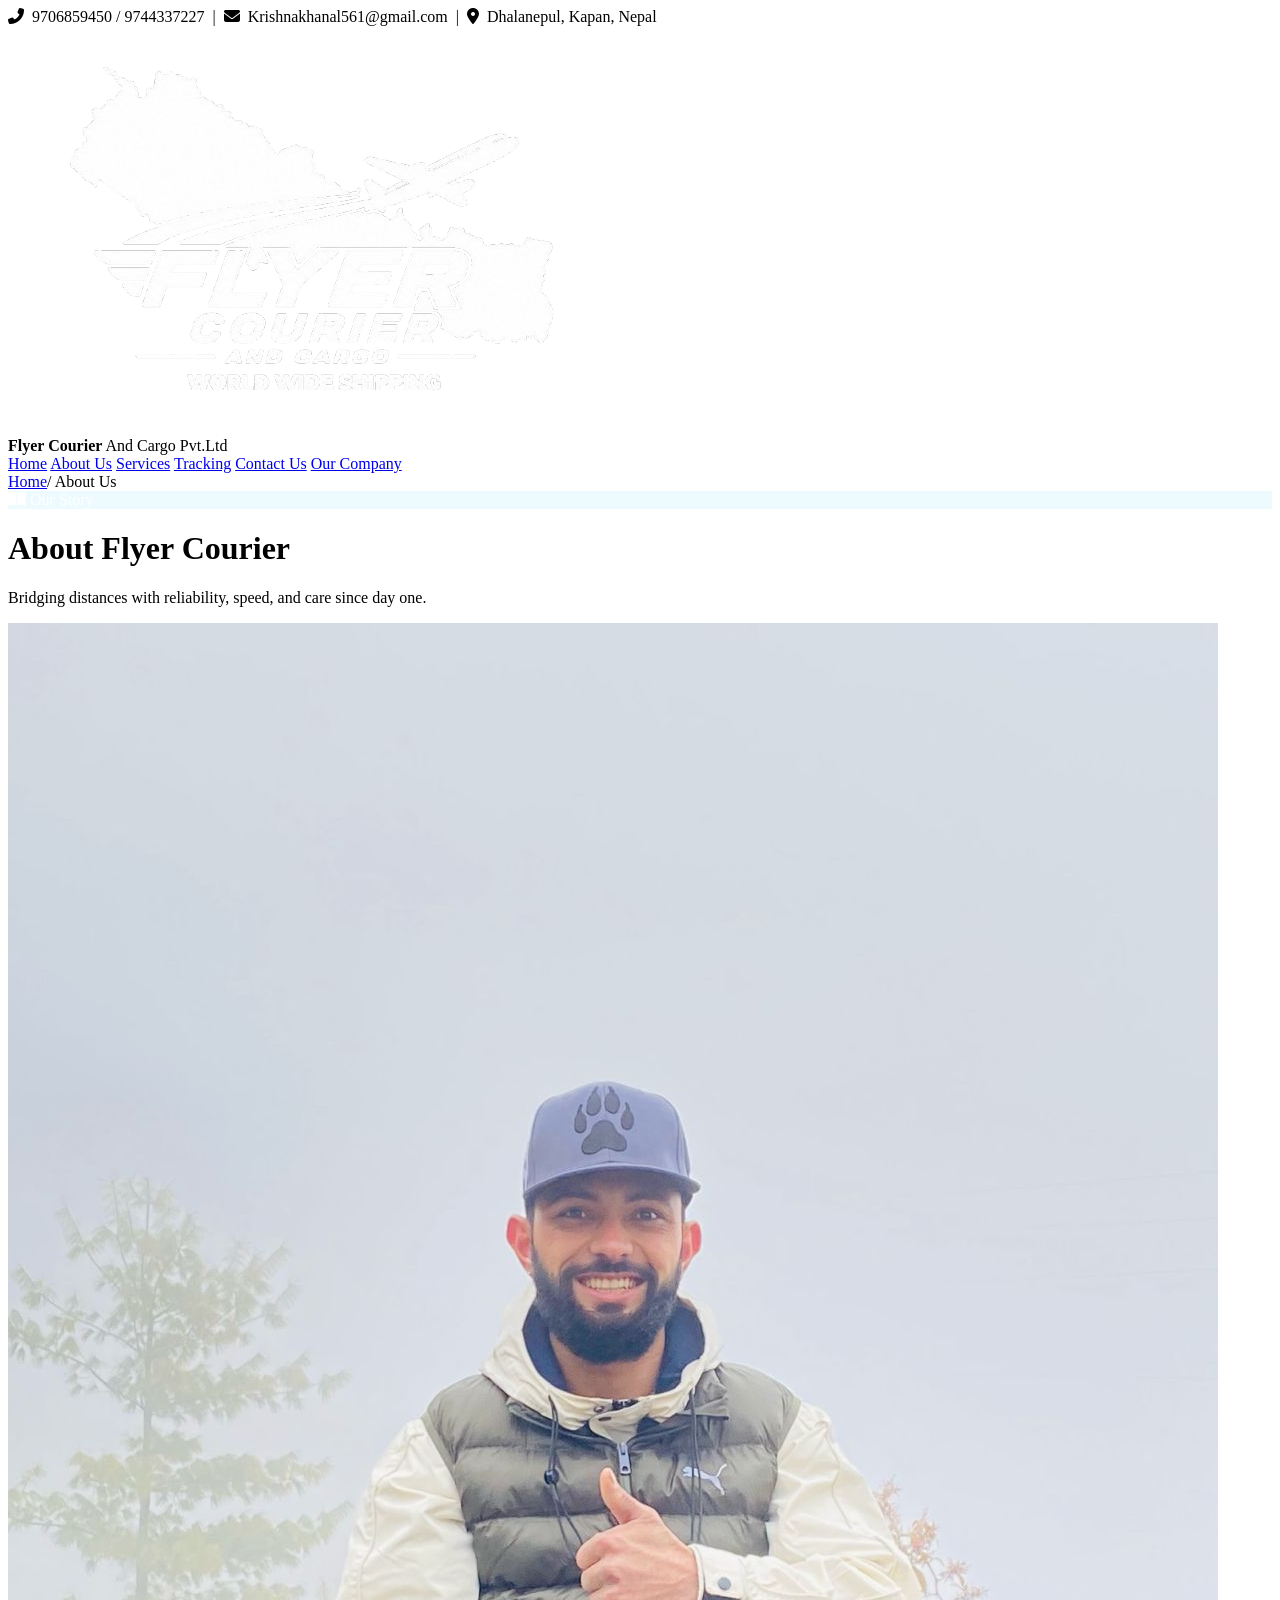
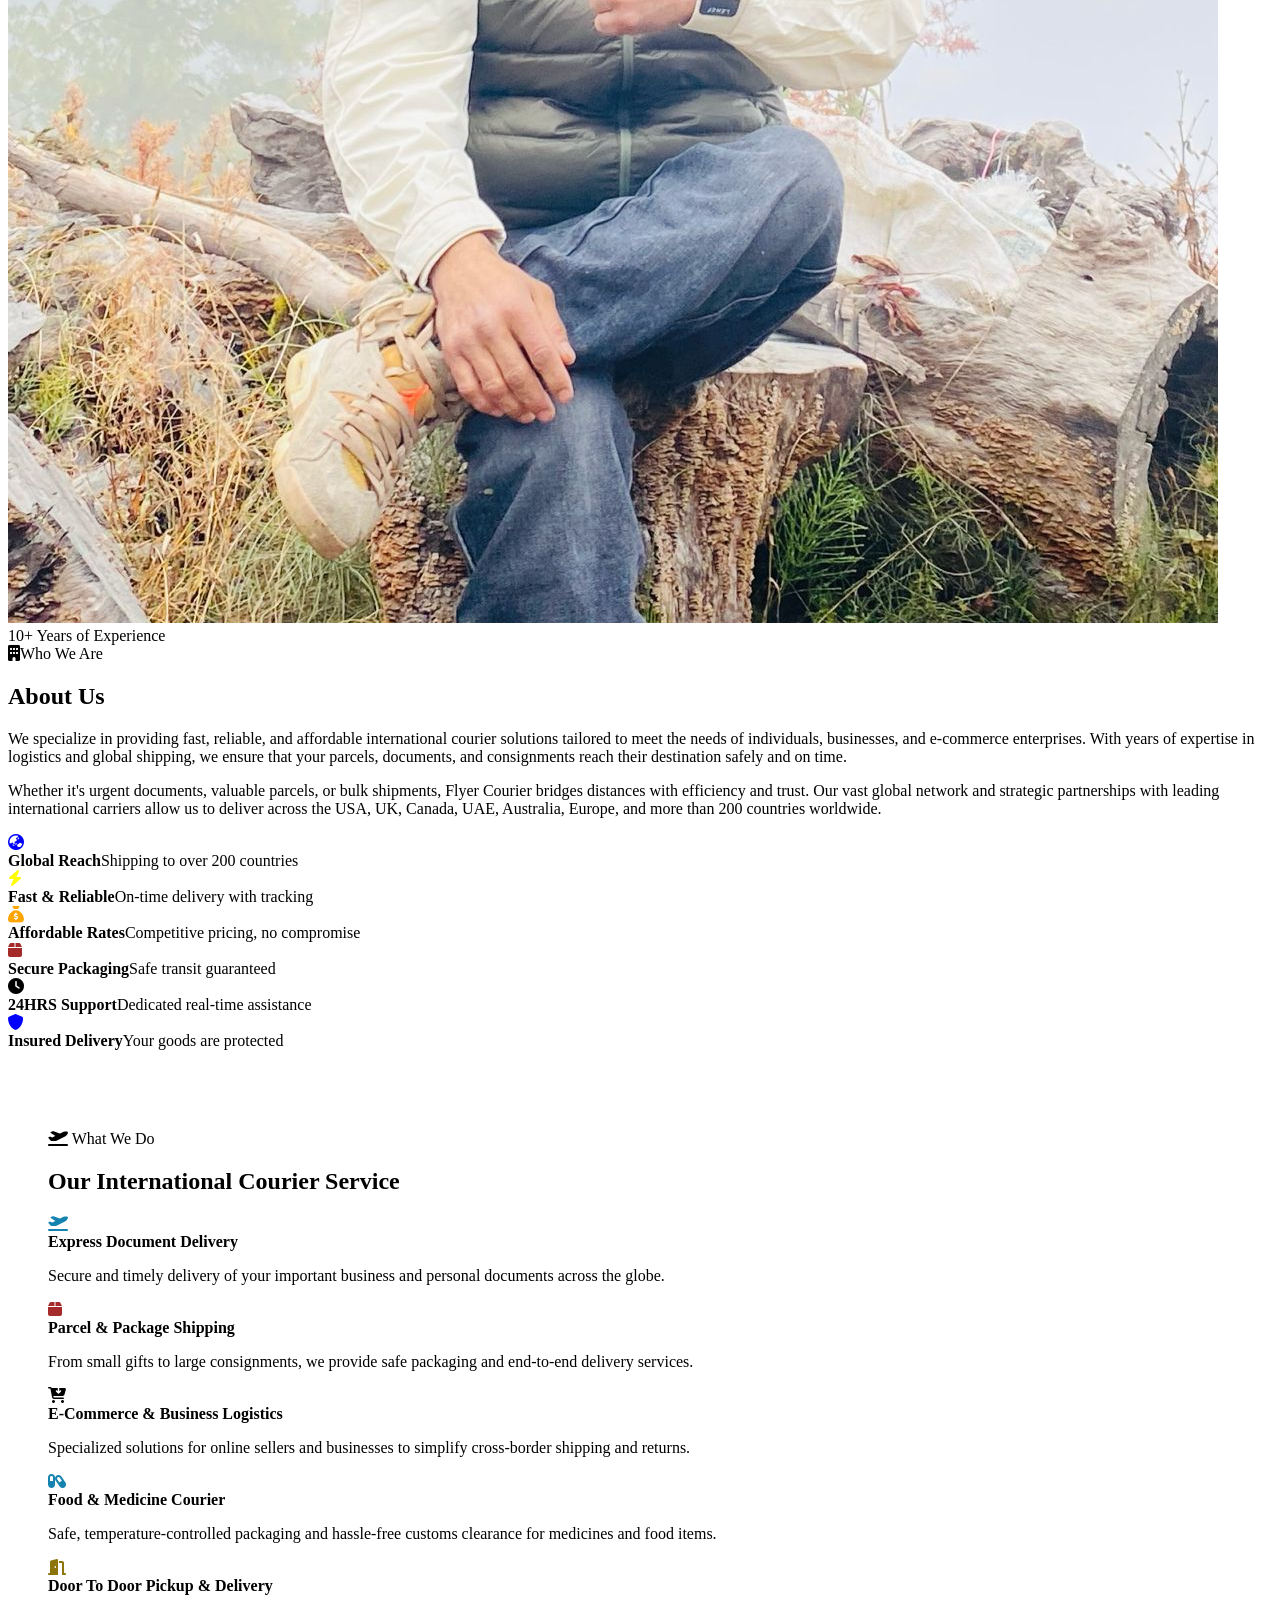
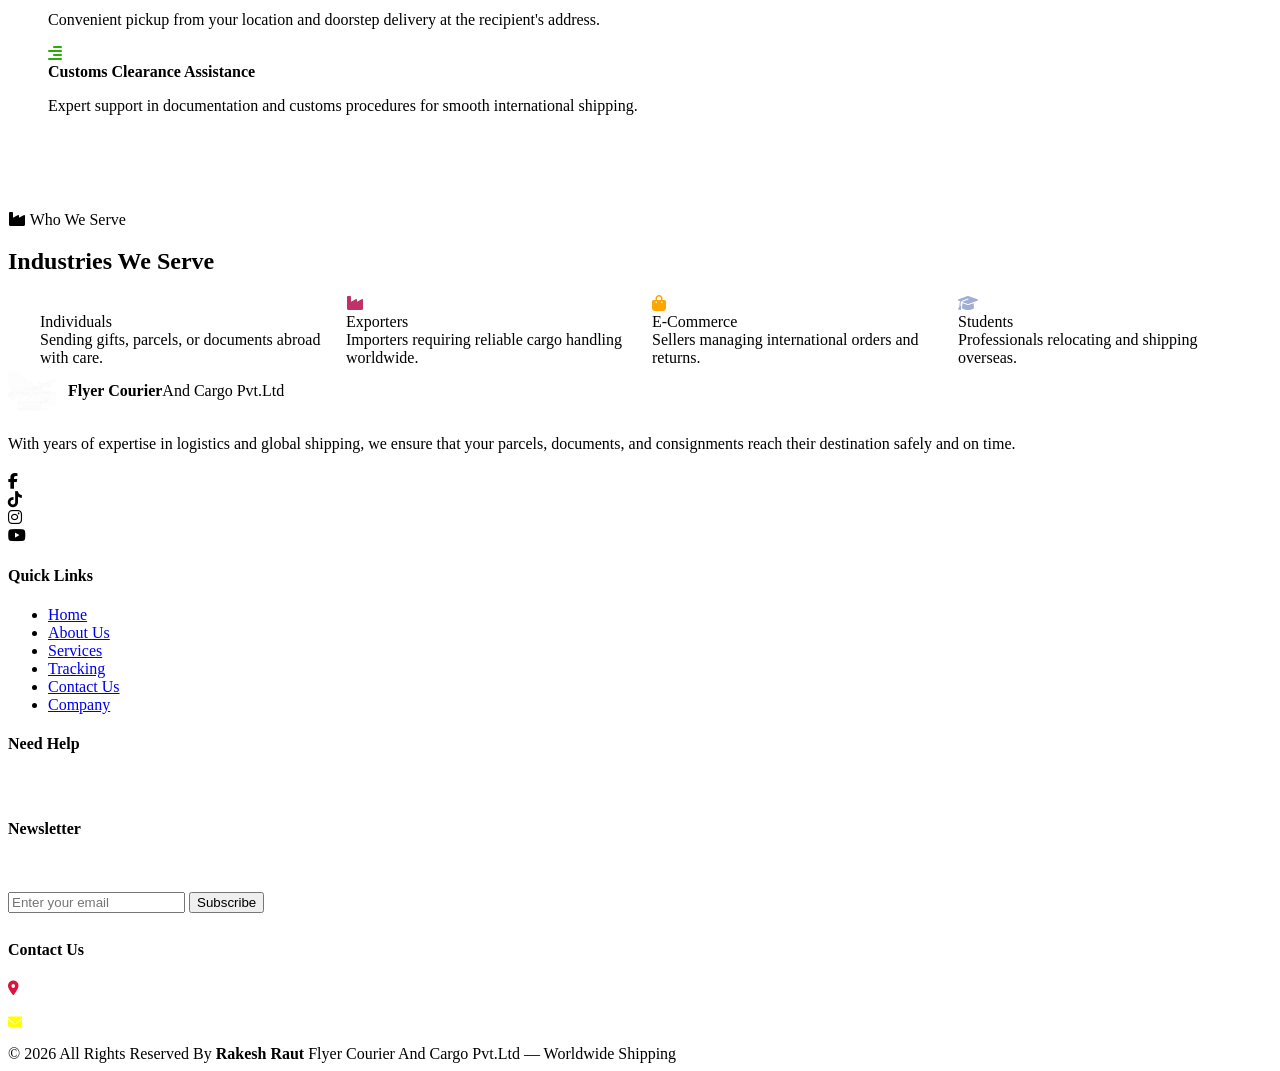
==== about.html @ 23023e91 "Add files via upload" ====
<!DOCTYPE html>
<html lang="en">
<head>
  <meta charset="UTF-8" />
  <meta name="viewport" content="width=device-width, initial-scale=1.0" />
  <title>Flyer Courier And Cargo Pvt.Ltd</title>
   <link rel="shortcut icon" href="images/favicon.png" type="image/x-icon">
  <link rel="stylesheet" href="style.css" />
  <link rel="stylesheet" href="https://cdnjs.cloudflare.com/ajax/libs/font-awesome/6.5.0/css/all.min.css" />
</head>
<body>

<!-- ── Scroll Progress ── -->
<div class="scroll-progress" id="scrollProgress"></div>

<!-- ── Top Bar ── -->
<div class="top-bar">
  <i class="fas fa-phone-alt"></i>&nbsp;
  <span>9706859450 / 9744337227</span>
  &nbsp;|&nbsp;
  <i class="fas fa-envelope"></i>&nbsp;
  <span>Krishnakhanal561@gmail.com</span>
  &nbsp;|&nbsp;
  <i class="fas fa-map-marker-alt"></i>&nbsp; Dhalanepul, Kapan, Nepal
</div>

<!-- ── Navigation ── -->
<nav class="navbar" id="navbar">
  <div class="navbar-logo">
    <div class="logo-icon">
      <img src="images/favicon1.png" alt="Flyer Courier Logo1">
    </div>
    <div class="logo-text">
      <strong>Flyer Courier</strong>
      And Cargo Pvt.Ltd
    </div>
  </div>
  <div class="nav-links">
  <a href="index.html">Home</a>

  <a href="about.html" class="active">About Us</a>

  <a href="services.html">Services</a>

  <a href="tracking.html">Tracking</a>

  <a href="contact.html">Contact Us</a>

  <a href="company.html">Our Company</a>
</div>
</nav>

<!-- ── Page Hero ── -->
<div class="page-hero">
  <div class="page-hero-content">
    <div class="breadcrumb"><a href="index.html">Home</a><span>/</span> About Us</div>
    <div class="section-tag" style="color:white;background:rgba(106, 219, 253, 0.12);border-color:rgba(240,192,64,0.3);" data-anim="drop-in"><i class="fa-solid fa-book-open"></i> Our Story</div>
    <h1 data-anim="fade-up" data-delay="1">About Flyer Courier</h1>
    <p data-anim="fade-up" data-delay="2">Bridging distances with reliability, speed, and care since day one.</p>
  </div>
</div>

<!-- ── About Main ── -->
<div class="section">
  <div class="about-main">
    <div class="about-img-container" data-anim="tilt-left">
      <div class="about-img-main">
        <img src="images/krishna.jpeg" alt="About Flyer Courier" />
      </div>
      <div class="about-img-badge">
        <span class="num">10+</span>
        <span class="label">Years of Experience</span>
      </div>
    </div>
    <div class="about-text">
      <div class="section-tag" data-anim="fade-up"><i class="fa-solid fa-building"></i>Who We Are</div>
      <h2 data-anim="fade-up" data-delay="1">About Us</h2>
      <p data-anim="fade-up" data-delay="2">
        We specialize in providing fast, reliable, and affordable international courier solutions tailored to meet the needs of individuals, businesses, and e-commerce enterprises. With years of expertise in logistics and global shipping, we ensure that your parcels, documents, and consignments reach their destination safely and on time.
      </p>
      <p data-anim="fade-up" data-delay="3">
        Whether it's urgent documents, valuable parcels, or bulk shipments, Flyer Courier bridges distances with efficiency and trust. Our vast global network and strategic partnerships with leading international carriers allow us to deliver across the USA, UK, Canada, UAE, Australia, Europe, and more than 200 countries worldwide.
      </p>
      <div class="why-grid" data-anim="fade-up" data-delay="4">
        <div class="why-item"><span class="why-icon"><i class="fa-solid fa-earth-asia" style="color: blue;"></i></span><div><strong>Global Reach</strong><span>Shipping to over 200 countries</span></div></div>
        <div class="why-item"><span class="why-icon"><i class="fa-solid fa-bolt" style="color: yellow;"></i></span><div><strong>Fast &amp; Reliable</strong><span>On-time delivery with tracking</span></div></div>
        <div class="why-item"><span class="why-icon"><i class="fa-solid fa-sack-dollar" style="color: orange;"></i></span><div><strong>Affordable Rates</strong><span>Competitive pricing, no compromise</span></div></div>
        <div class="why-item"><span class="why-icon"><i class="fa-solid fa-box" style="color: brown;"></i></span><div><strong>Secure Packaging</strong><span>Safe transit guaranteed</span></div></div>
        <div class="why-item"><span class="why-icon"><i class="fa-solid fa-clock" style="color: black;"></i></span><div><strong>24HRS Support</strong><span>Dedicated real-time assistance</span></div></div>
        <div class="why-item"><span class="why-icon"><i class="fa-etch fa-solid fa-shield" style="color:blue;"></i></span><div><strong>Insured Delivery</strong><span>Your goods are protected</span></div></div>
      </div>
    </div>
  </div>
</div>

<!-- ── Our International Services ── -->
<div style="background:linear-gradient(135deg,var(--sky),white);padding:80px 40px;">
  <div style="max-width:1200px;margin:0 auto;">
    <div class="section-header">
      <div class="section-tag" data-anim="fade-up"><i class="fa-solid fa-plane-departure"></i> What We Do</div>
      <h2 data-anim="fade-up" data-delay="1">Our International Courier Service</h2>
    </div>
    <div class="courier-services-grid">
      <div class="courier-service-item" data-anim="fade-up" data-delay="1">
        <span class="cs-icon"><i class="fa-solid fa-plane-departure" style="color: #1483af;"></i></span>
        <div class="cs-text">
          <strong>Express Document Delivery</strong>
          <p>Secure and timely delivery of your important business and personal documents across the globe.</p>
        </div>
      </div>
      <div class="courier-service-item" data-anim="fade-up" data-delay="2">
        <span class="cs-icon"><i class="fa-solid fa-box" style="color: brown;"></i></span>
        <div class="cs-text">
          <strong>Parcel &amp; Package Shipping</strong>
          <p>From small gifts to large consignments, we provide safe packaging and end-to-end delivery services.</p>
        </div>
      </div>
      <div class="courier-service-item" data-anim="fade-up" data-delay="3">
        <span class="cs-icon"><i class="fa-solid fa-cart-arrow-down"></i></span>
        <div class="cs-text">
          <strong>E-Commerce &amp; Business Logistics</strong>
          <p>Specialized solutions for online sellers and businesses to simplify cross-border shipping and returns.</p>
        </div>
      </div>
      <div class="courier-service-item" data-anim="fade-up" data-delay="4">
        <span class="cs-icon"><i class="fa-solid fa-capsules" style="color: #1483af;"></i></span>
        <div class="cs-text">
          <strong>Food &amp; Medicine Courier</strong>
          <p>Safe, temperature-controlled packaging and hassle-free customs clearance for medicines and food items.</p>
        </div>
      </div>
      <div class="courier-service-item" data-anim="fade-up" data-delay="5">
        <span class="cs-icon"><i class="fa-solid fa-door-open" style="color: #8b7409;"></i></span>
        <div class="cs-text">
          <strong>Door To Door Pickup &amp; Delivery</strong>
          <p>Convenient pickup from your location and doorstep delivery at the recipient's address.</p>
        </div>
      </div>
      <div class="courier-service-item" data-anim="fade-up" data-delay="6">
        <span class="cs-icon"><i class="fa-solid fa-align-right" style="color: #27ad05;"></i></span>
        <div class="cs-text">
          <strong>Customs Clearance Assistance</strong>
          <p>Expert support in documentation and customs procedures for smooth international shipping.</p>
        </div>
      </div>
    </div>
  </div>
</div>

<!-- ── Industries We Serve ── -->
<div class="section">
  <div class="section-header">
    <div class="section-tag" data-anim="fade-up"><i class="fa-solid fa-industry"></i> Who We Serve</div>
    <h2 data-anim="fade-up" data-delay="1">Industries We Serve</h2>
  </div>
  <div style="display:grid;grid-template-columns:repeat(4,1fr);gap:24px;max-width:1200px;margin:0 auto;">
    <div class="offer-card" style="background:var(--teal-deep);" data-anim="zoom-in" data-delay="1">
      <span class="offer-emoji"><i class="fa-solid fa-user" style="color: white;"></i></span>
      <div class="offer-destination">Individuals</div>
      <div class="offer-desc">Sending gifts, parcels, or documents abroad with care.</div>
    </div>
    <div class="offer-card" style="background:var(--teal-deep);" data-anim="zoom-in" data-delay="2">
      <span class="offer-emoji"><i class="fa-solid fa-industry" style="color: #c03168;"></i></span>
      <div class="offer-destination">Exporters</div>
      <div class="offer-desc">Importers requiring reliable cargo handling worldwide.</div>
    </div>
    <div class="offer-card" style="background:var(--teal-deep);" data-anim="zoom-in" data-delay="3">
      <span class="offer-emoji"><i class="fa-solid fa-shopping-bag" style="color: orange;"></i></span>
      <div class="offer-destination">E-Commerce</div>
      <div class="offer-desc">Sellers managing international orders and returns.</div>
    </div>
    <div class="offer-card" style="background:var(--teal-deep);" data-anim="zoom-in" data-delay="4">
      <span class="offer-emoji"><i class="fa-solid fa-graduation-cap" style="color: #a0add4;"></i></span>
      <div class="offer-destination">Students</div>
      <div class="offer-desc">Professionals relocating and shipping overseas.</div>
    </div>
  </div>
</div>

<!-- Footer -->
<footer class="footer">
  <div class="footer-grid">
    <div class="footer-about" data-anim="fade-up">
      <div style="display:flex;align-items:center;gap:12px;margin-bottom:20px;">
        <div class="logo-icon" style="width:48px;height:48px;font-size:1.1rem;"><img src="images/favicon1.png" alt="Flyer Courier Logo" style="width:100%;height:100%;object-fit:cover;"></div>
        <div class="logo-text"><strong>Flyer Courier</strong>And Cargo Pvt.Ltd</div>
      </div>
      <p>With years of expertise in logistics and global shipping, we ensure that your parcels, documents, and consignments reach their destination safely and on time.</p>
      <div class="footer-social" style="margin-top:20px;">
        <div class="social-btn"><i class="fab fa-facebook-f"></i></div>
        <div class="social-btn"><i class="fab fa-tiktok"></i></div>
        <div class="social-btn"><i class="fab fa-instagram"></i></div>
        <div class="social-btn"><i class="fab fa-youtube"></i></div>
      </div>
    </div>

    <div data-anim="fade-up" data-delay="1">
      <h4>Quick Links</h4>
      <ul class="footer-links">
        <li><a href="index.html">Home</a></li>
        <li><a href="about.html">About Us</a></li>
        <li><a href="services.html">Services</a></li>
        <li><a href="tracking.html">Tracking</a></li>
        <li><a href="contact.html">Contact Us</a></li>
        <li><a href="company.html">Company</a></li>
      </ul>
    </div>

    <div data-anim="fade-up" data-delay="2">
      <h4>Need Help</h4>
      <p style="font-size:0.88rem;color:rgba(255,255,255,0.6);line-height:1.7;">
        If you need assistance with your Flyer Courier service, you can reach out to our customer support team through our official contact methods.
      </p>
    </div>

    <div data-anim="fade-up" data-delay="3">
      <h4>Newsletter</h4>
      <p style="font-size:0.88rem;color:rgba(255,255,255,0.6);margin-bottom:16px;">Subscribe for shipping updates and special offers.</p>
      <form class="newsletter-form" onsubmit="return false;">
        <input type="email" placeholder="Enter your email" required />
        <button type="submit">Subscribe</button>
      </form>
      <div style="margin-top:28px;">
        <h4>Contact Us</h4>
        <p style="font-size:0.88rem;color:rgba(255,255,255,0.6);">
          <i class="fa-solid fa-location-dot" style="color: crimson;"></i> Dhalanepul, Kapan, Nepal<br>
          <i class="fa-solid fa-phone" style="color: white;"></i> 9706859450 / 9744337227<br>
          <i class="fa-solid fa-envelope" style="color: yellow;"></i> Krishnakhanal561@gmail.com
        </p>
      </div>
    </div>
  </div>

  <div class="footer-bottom">
    <span>© 2026 All Rights Reserved By <strong style="color:var(--teal-light);">Rakesh Raut</strong></span>
    <span>Flyer Courier And Cargo Pvt.Ltd — Worldwide Shipping</span>
  </div>
</footer>

<script src="script.js"></script>
</body>
</html>
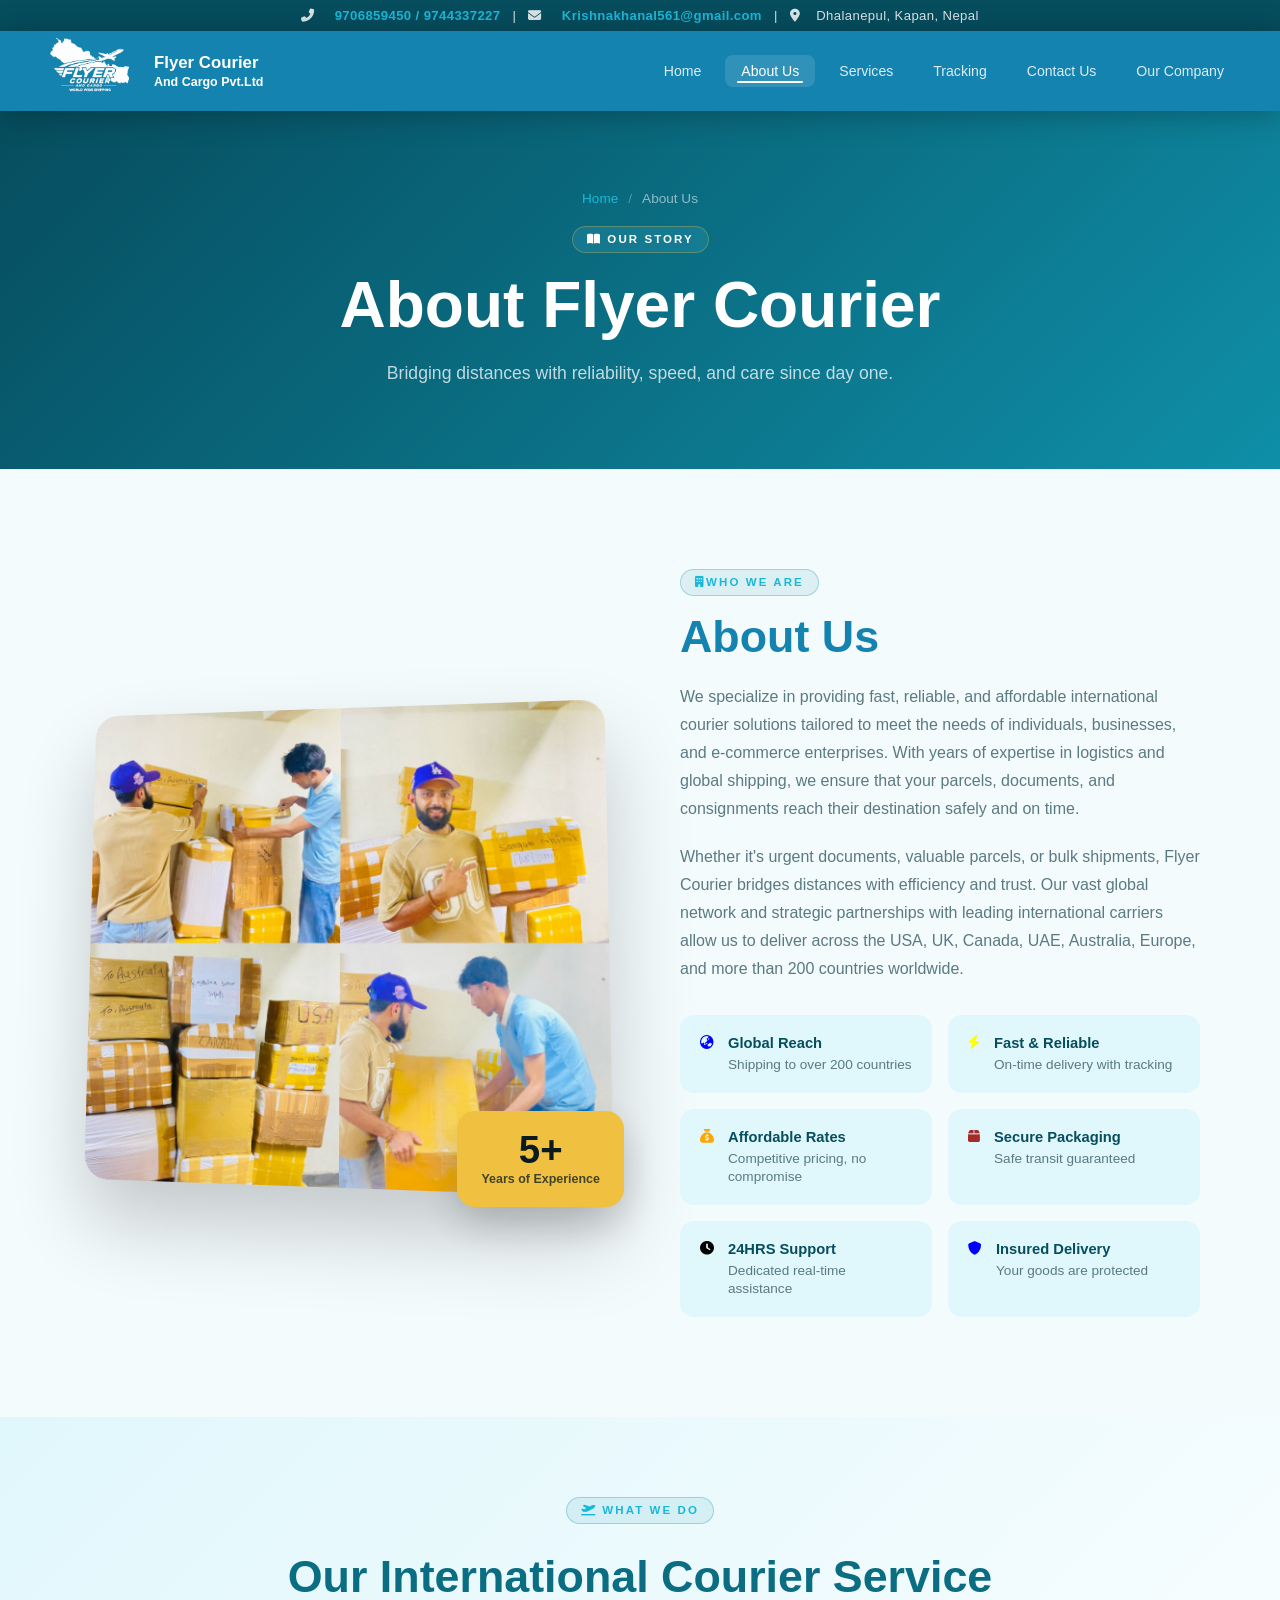
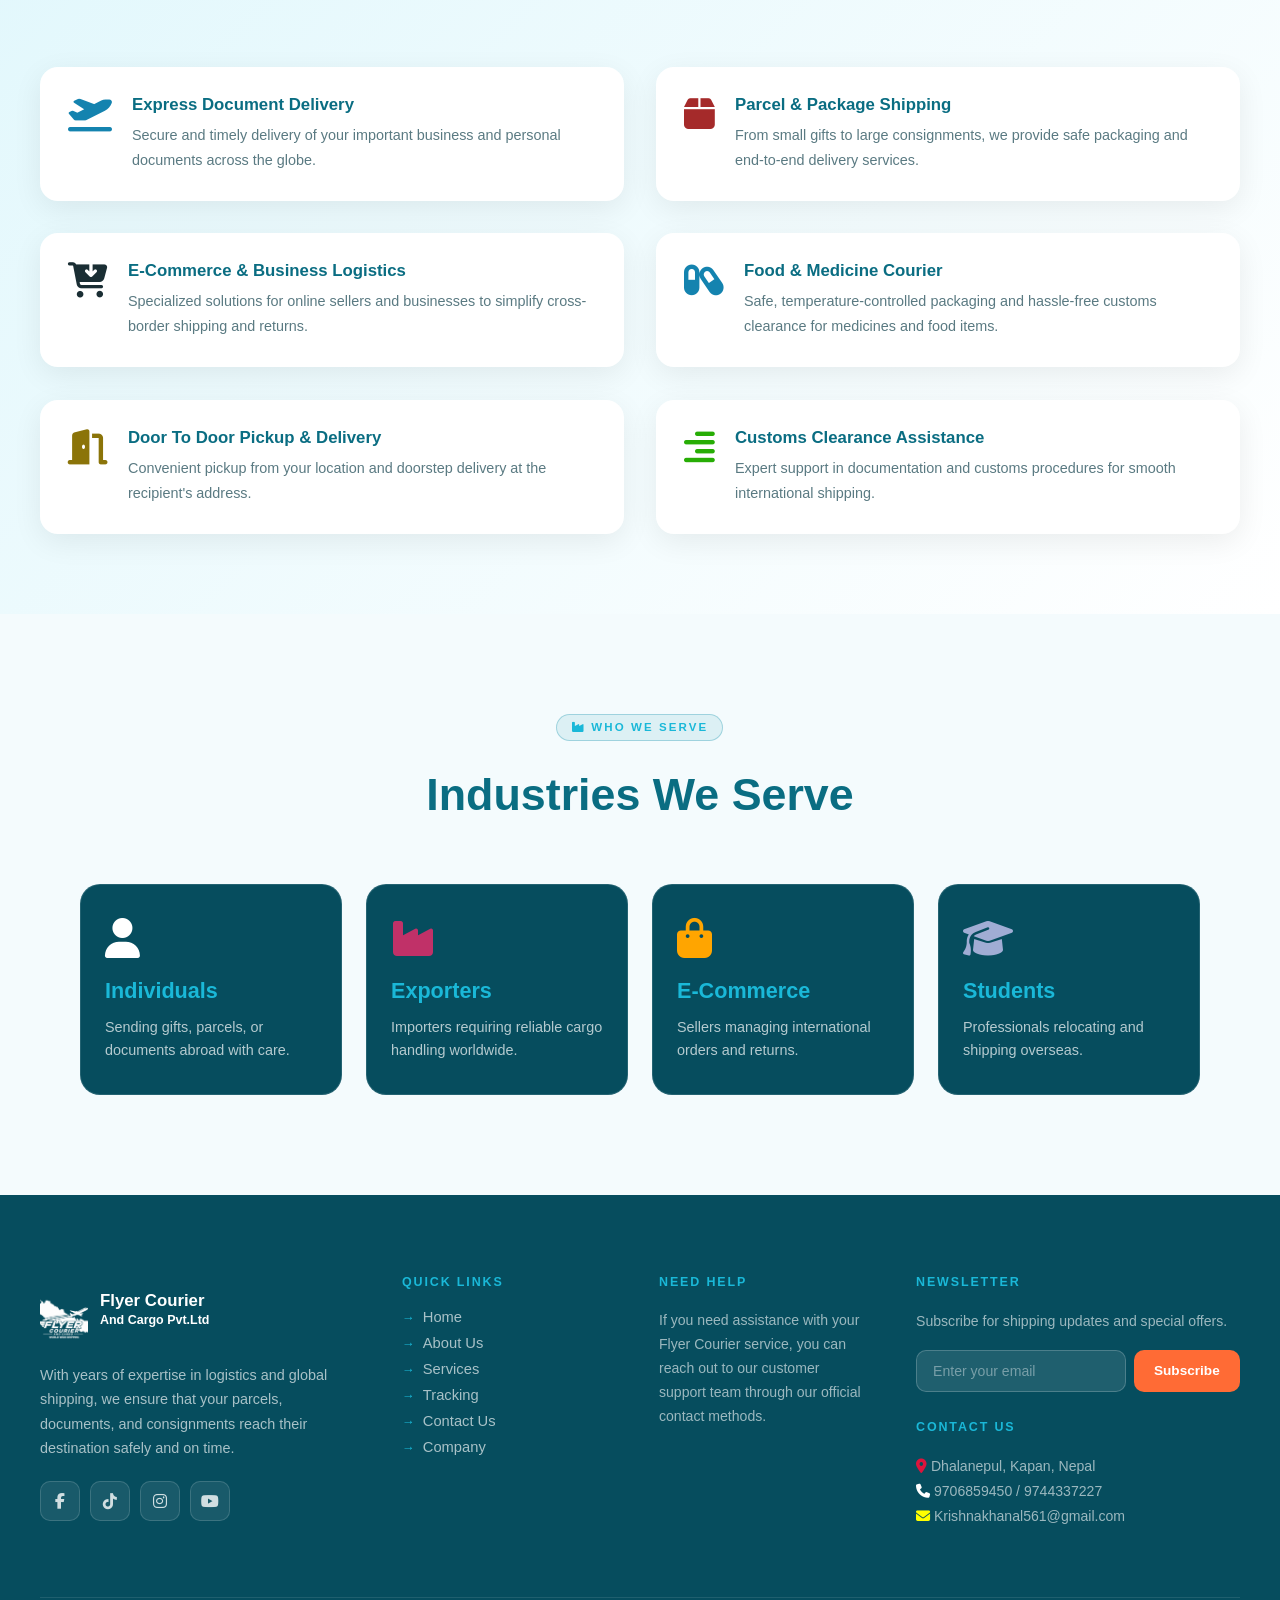
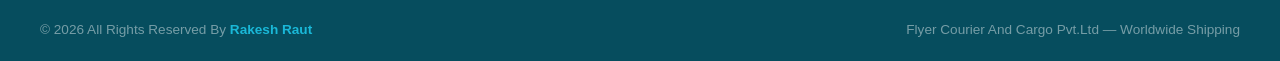
==== commit 7d713341: "Add files via upload" ====
--- a/about.html
+++ b/about.html
@@ -7,7 +7,7 @@
   <meta name="viewport" content="width=device-width, initial-scale=1.0" />
   <title>Flyer Courier And Cargo Pvt.Ltd</title>
    <link rel="shortcut icon" href="images/favicon.png" type="image/x-icon">
-  <link rel="stylesheet" href="style.css" />
+  <link rel="stylesheet" href="css/style.css" />
   <link rel="stylesheet" href="https://cdnjs.cloudflare.com/ajax/libs/font-awesome/6.5.0/css/all.min.css" />
 </head>
 <body>
@@ -19,10 +19,10 @@
 <div class="top-bar">
   <i class="fas fa-phone-alt"></i>&nbsp;
   <span>9706859450 / 9744337227</span>
-  &nbsp;|&nbsp;
+  <separator>&nbsp;|&nbsp;</separator>
   <i class="fas fa-envelope"></i>&nbsp;
   <span>Krishnakhanal561@gmail.com</span>
-  &nbsp;|&nbsp;
+  <separator>&nbsp;|&nbsp;</separator>
   <i class="fas fa-map-marker-alt"></i>&nbsp; Dhalanepul, Kapan, Nepal
 </div>
 
@@ -67,10 +67,10 @@
   <div class="about-main">
     <div class="about-img-container" data-anim="tilt-left">
       <div class="about-img-main">
-        <img src="images/krishna.jpeg" alt="About Flyer Courier" />
+        <img src="images/coll.jpeg" alt="About Flyer Courier" />
       </div>
       <div class="about-img-badge">
-        <span class="num">10+</span>
+        <span class="num">5+</span>
         <span class="label">Years of Experience</span>
       </div>
     </div>
@@ -239,6 +239,6 @@
   </div>
 </footer>
 
-<script src="script.js"></script>
+<script src="js/script.js"></script>
 </body>
 </html>
--- a/css/style.css
+++ b/css/style.css
@@ -0,0 +1,1005 @@
+/* ============================================================
+   FLYER COURIER & CARGO — GLOBAL STYLES + 3D SCROLL ANIMATIONS
+   ============================================================ */
+
+@import url('https://fonts.googleapis.com/css2?family=Syne:wght@400;600;700;800&family=DM+Sans:ital,wght@0,300;0,400;0,500;1,300&display=swap');
+
+/* ─── CSS Variables ─────────────────────────────────────── */
+:root {
+  --teal:       #0f8fa8;
+  --teal-dark:  #0a6d82;
+  --teal-deep:  #064d5e;
+  --teal-light: #1ab8d8;
+  --sky:        #e0f7fc;
+  --white:      #ffffff;
+  --off-white:  #f4fbfd;
+  --dark:       #0a1a1f;
+  --mid:        #1c3a42;
+  --text:       #1a2e34;
+  --muted:      #5a7a82;
+  --gold:       #f0c040;
+  --accent:     #ff6b35;
+
+  --nav-h:      80px;
+  --radius:     16px;
+  --transition: 0.4s cubic-bezier(0.23, 1, 0.32, 1);
+}
+
+/* ─── Reset ──────────────────────────────────────────────── */
+*, *::before, *::after { box-sizing: border-box; margin: 0; padding: 0; }
+html { scroll-behavior: smooth; font-size: 16px; }
+body {
+  font-family: 'DM Sans', sans-serif;
+  background: var(--off-white);
+  color: var(--text);
+  overflow-x: hidden;
+  perspective: 1200px;
+}
+a { text-decoration: none; color: inherit; }
+img { display: block; max-width: 100%; }
+ul { list-style: none; }
+
+/* ─── 3D Scroll Animation Engine ────────────────────────── */
+[data-anim] {
+  opacity: 0;
+  transition: opacity 0.8s var(--transition),
+              transform 0.8s var(--transition);
+  will-change: opacity, transform;
+}
+[data-anim="fade-up"]       { transform: translateY(60px) rotateX(12deg); transform-origin: bottom; }
+[data-anim="fade-left"]     { transform: translateX(-80px) rotateY(-15deg); }
+[data-anim="fade-right"]    { transform: translateX(80px) rotateY(15deg); }
+[data-anim="fade-scale"]    { transform: scale(0.82) rotateX(8deg); }
+[data-anim="flip-card"]     { transform: rotateY(90deg); transform-origin: left; }
+[data-anim="zoom-in"]       { transform: scale(0.7); }
+[data-anim="slide-3d"]      { transform: translateZ(-120px) rotateX(20deg); }
+[data-anim="tilt-left"]     { transform: perspective(600px) rotateY(-25deg) translateX(-40px); }
+[data-anim="tilt-right"]    { transform: perspective(600px) rotateY(25deg) translateX(40px); }
+[data-anim="drop-in"]       { transform: translateY(-80px) rotateX(-20deg); opacity: 0; }
+
+[data-anim].in-view {
+  opacity: 1;
+  transform: none !important;
+}
+
+/* Stagger delays */
+[data-delay="1"] { transition-delay: 0.1s; }
+[data-delay="2"] { transition-delay: 0.2s; }
+[data-delay="3"] { transition-delay: 0.3s; }
+[data-delay="4"] { transition-delay: 0.4s; }
+[data-delay="5"] { transition-delay: 0.5s; }
+[data-delay="6"] { transition-delay: 0.6s; }
+[data-delay="7"] { transition-delay: 0.7s; }
+[data-delay="8"] { transition-delay: 0.8s; }
+
+/* ─── Typography ─────────────────────────────────────────── */
+h1,h2,h3,h4,h5 { font-family: 'Syne', sans-serif; line-height: 1.15; }
+h1 { font-size: clamp(2.4rem, 5vw, 4rem); font-weight: 800; }
+h2 { font-size: clamp(1.8rem, 3.5vw, 2.8rem); font-weight: 700; }
+h3 { font-size: clamp(1.2rem, 2vw, 1.6rem); font-weight: 600; }
+p  { line-height: 1.75; color: var(--muted); }
+
+.section-tag {
+  display: inline-block;
+  font-family: 'Syne', sans-serif;
+  font-size: 0.72rem;
+  font-weight: 700;
+  letter-spacing: 0.18em;
+  text-transform: uppercase;
+  color: var(--teal-light);
+  background: rgba(15,143,168,0.1);
+  border: 1px solid rgba(15,143,168,0.3);
+  padding: 6px 14px;
+  border-radius: 999px;
+  margin-bottom: 1rem;
+}
+
+/* ─── Top Bar ────────────────────────────────────────────── */
+.top-bar {
+  background: var(--teal-deep);
+  color: rgba(255,255,255,0.85);
+  font-size: 0.82rem;
+  padding: 8px 40px;
+  display: flex;
+  align-items: center;
+  justify-content: center;
+  gap: 8px;
+  letter-spacing: 0.03em;
+}
+.top-bar span { color: var(--teal-light); font-weight: 600; }
+
+/* ─── Navigation ─────────────────────────────────────────── */
+.navbar {
+  position: sticky;
+  top: 0;
+  z-index: 999;
+  background: rgb(20, 131, 175);
+  backdrop-filter: blur(12px);
+  display: flex;
+  align-items: center;
+  justify-content: space-between;
+  padding: 0 40px;
+  height: var(--nav-h);
+  box-shadow: 0 4px 30px rgba(0,0,0,0.25);
+  transition: background 0.3s, box-shadow 0.3s;
+}
+.navbar.scrolled {
+  background: rgb(20, 131, 175);
+  box-shadow: 0 8px 40px rgba(0,0,0,0.35);
+}
+.navbar-logo {
+  display: flex;
+  align-items: center;
+  gap: 14px;
+}
+.logo-icon {
+  width: 100px; 
+  height: 100px;
+  margin-top: 20px;
+  /* background: white;
+  border-radius: 12px;
+  display: flex; align-items: center; justify-content: center;
+  color: var(--teal-dark);
+  font-family: 'Syne', sans-serif;
+  letter-spacing: -1px;
+  box-shadow: 0 4px 20px rgba(0,0,0,0.2); */
+}
+.logo-text { color: white; font-family: 'Syne', sans-serif; font-size: 0.78rem; font-weight: 600; line-height: 1.3; }
+.logo-text strong { font-size: 1.05rem; display: block; }
+.nav-links {
+  display: flex;
+  align-items: center;
+  gap: 8px;
+}
+.nav-links a {
+  color: rgba(255,255,255,0.85);
+  font-size: 0.88rem;
+  font-weight: 500;
+  padding: 8px 16px;
+  border-radius: 8px;
+  transition: var(--transition);
+  position: relative;
+}
+.nav-links a::after {
+  content: '';
+  position: absolute;
+  bottom: 4px; left: 50%; right: 50%;
+  height: 2px;
+  background: white;
+  border-radius: 2px;
+  transition: var(--transition);
+}
+.nav-links a:hover::after,
+.nav-links a.active::after { left: 12px; right: 12px; }
+.nav-links a:hover, .nav-links a.active {
+  color: rgb(255, 255, 255);
+  background: rgba(255,255,255,0.12);
+}
+.nav-cta {
+  background: var(--gold) !important;
+  color: var(--dark) !important;
+  font-weight: 700 !important;
+  border-radius: 10px !important;
+}
+.nav-cta:hover { background: #f0d060 !important; }
+.nav-cta::after { display: none !important; }
+
+/* ─── Buttons ────────────────────────────────────────────── */
+.btn {
+  display: inline-flex;
+  align-items: center;
+  gap: 8px;
+  padding: 14px 32px;
+  border-radius: 12px;
+  font-family: 'Syne', sans-serif;
+  font-weight: 700;
+  font-size: 0.95rem;
+  cursor: pointer;
+  border: none;
+  transition: var(--transition);
+  position: relative;
+  overflow: hidden;
+}
+.btn::before {
+  content: '';
+  position: absolute;
+  inset: 0;
+  background: rgba(255,255,255,0.12);
+  transform: translateX(-100%);
+  transition: transform 0.4s;
+}
+.btn:hover::before { transform: translateX(0); }
+.btn-primary {
+  background: var(--teal);
+  color: white;
+  box-shadow: 0 8px 30px rgba(15,143,168,0.4);
+}
+.btn-primary:hover {
+  background: var(--teal-light);
+  transform: translateY(-3px);
+  box-shadow: 0 14px 40px rgba(15,143,168,0.5);
+}
+.btn-outline {
+  background: transparent;
+  color: var(--teal);
+  border: 2px solid var(--teal);
+}
+.btn-outline:hover {
+  background: var(--teal);
+  color: white;
+  transform: translateY(-3px);
+}
+.btn-gold {
+  background: var(--gold);
+  color: var(--dark);
+  box-shadow: 0 8px 30px rgba(240,192,64,0.4);
+}
+.btn-gold:hover {
+  transform: translateY(-3px);
+  box-shadow: 0 14px 40px rgba(240,192,64,0.5);
+}
+
+/* ─── Hero ───────────────────────────────────────────────── */
+.hero {
+  position: relative;
+  min-height: calc(100vh - var(--nav-h));
+  display: flex;
+  align-items: center;
+  overflow: hidden;
+  background: linear-gradient(135deg, var(--teal-deep) 0%, var(--teal-dark) 50%, var(--teal) 100%);
+}
+.hero-bg {
+  position: absolute;
+  inset: 0;
+  background-image:
+    radial-gradient(circle at 20% 80%, rgba(26,184,216,0.15) 0%, transparent 50%),
+    radial-gradient(circle at 80% 20%, rgba(240,192,64,0.08) 0%, transparent 40%),
+    url('images/background-image.jfif');
+  background-size: cover;
+  background-position: center;
+  filter: brightness(0.35);
+}
+.hero-grid {
+  position: absolute;
+  inset: 0;
+  background-image:
+    linear-gradient(rgba(26,184,216,0.07) 1px, transparent 1px),
+    linear-gradient(90deg, rgba(26,184,216,0.07) 1px, transparent 1px);
+  background-size: 60px 60px;
+  mask-image: radial-gradient(ellipse at center, black 0%, transparent 70%);
+}
+
+.company-text p{
+  color: rgb(24, 23, 23);
+}
+
+.hero-content {
+  position: relative;
+  z-index: 2;
+  max-width: 1200px;
+  margin: 0 auto;
+  padding: 80px 40px;
+  display: grid;
+  grid-template-columns: 1fr 1fr;
+  gap: 60px;
+  align-items: center;
+}
+.hero-text .section-tag { color: white; background: rgba(19, 158, 212, 0.12); border-color: rgba(27, 139, 204, 0.3); }
+.hero-text h1 { color: white; margin: 16px 0 24px; text-shadow: 0 2px 20px rgba(0,0,0,0.4); }
+.hero-text h1 span { color: var(--teal-light); }
+.hero-text p { color: rgba(255,255,255,0.75); font-size: 1.1rem; margin-bottom: 36px; max-width: 480px; }
+.hero-actions { display: flex; gap: 16px; flex-wrap: wrap; }
+.hero-stats {
+  display: grid;
+  grid-template-columns: repeat(3, 1fr);
+  gap: 12px;
+  margin: 48px 0px 0px 50px;
+  
+}
+.hero-stat {
+  background: rgba(255,255,255,0.08);
+  border: 1px solid rgba(255,255,255,0.15);
+  border-radius: 14px;
+  padding: 16px 14px;
+  text-align: center;
+  backdrop-filter: blur(8px);
+}
+.hero-stat-num {
+  font-family: 'Syne', sans-serif;
+  font-size: 1.8rem;
+  font-weight: 800;
+  color: var(--teal-light);
+}
+.hero-stat-label { font-size: 0.78rem; color: rgba(255,255,255,0.65); margin-top: 4px; }
+
+/* Hero 3D Card Stack */
+.hero-visual { perspective: 800px; }
+.hero-cards {
+  position: relative;
+  height: 460px;
+}
+.hero-card {
+  position: absolute;
+  border-radius: 24px;
+  overflow: hidden;
+  box-shadow: 0 30px 80px rgba(0,0,0,0.5);
+  transition: transform 0.6s var(--transition);
+}
+.hero-card img { width: 100%; height: 100%; object-fit: cover; }
+.hero-card:nth-child(1) {
+  width: 82%; height: 320px;
+  top: 0; right: 0;
+  transform: rotateY(-5deg) rotateX(3deg);
+}
+.hero-card:nth-child(2) {
+  width: 65%; height: 220px;
+  bottom: 0; left: 0;
+  transform: rotateY(5deg) rotateX(-3deg);
+  /* border: 3px solid rgba(255,255,255,0.2); */
+}
+.hero-card:nth-child(3) {
+  width: 45%; height: 150px;
+  bottom: 40px; right: -10px;
+  transform: rotateY(-8deg) rotateX(5deg);
+  border: 3px solid rgba(240,192,64,0.3);
+}
+.hero-badge {
+  position: absolute;
+  top: 20px; left: 20px;
+  background: var(--gold);
+  color: var(--dark);
+  font-family: 'Syne', sans-serif;
+  font-weight: 700;
+  font-size: 0.82rem;
+  padding: 8px 16px;
+  border-radius: 999px;
+  z-index: 5;
+  box-shadow: 0 4px 20px rgba(0,0,0,0.3);
+  animation: float 3s ease-in-out infinite;
+}
+.hero-track-box {
+  position: absolute;
+  bottom: 80px; left: 50%;
+  transform: translateX(-50%);
+  background: rgba(255,255,255,0.1);
+  border: 1px solid rgba(255,255,255,0.2);
+  backdrop-filter: blur(12px);
+  border-radius: 16px;
+  padding: 20px 28px;
+  width: 90%;
+  max-width: 560px;
+  z-index: 10;
+  display: flex;
+  gap: 12px;
+  align-items: center;
+}
+.hero-track-box input {
+  flex: 1;
+  background: rgba(255,255,255,0.15);
+  border: 1px solid rgba(255,255,255,0.25);
+  color: white;
+  padding: 12px 18px;
+  border-radius: 10px;
+  font-size: 0.9rem;
+  font-family: 'DM Sans', sans-serif;
+  outline: none;
+}
+.hero-track-box input::placeholder { color: rgba(255,255,255,0.5); }
+.hero-track-box input:focus { border-color: var(--teal-light); background: rgba(255,255,255,0.2); }
+
+/* ─── Scroll Progress ────────────────────────────────────── */
+.scroll-progress {
+  position: fixed;
+  top: 0; left: 0;
+  height: 3px;
+  background: linear-gradient(90deg, var(--teal-light), var(--gold));
+  z-index: 9999;
+  transition: width 0.1s linear;
+  box-shadow: 0 0 10px var(--teal-light);
+}
+
+/* ─── Section Base ───────────────────────────────────────── */
+.section {
+  padding: 100px 40px;
+  max-width: 1200px;
+  margin: 0 auto;
+}
+.section-full {
+  padding: 100px 40px;
+  width: 100%;
+}
+.section-header {
+  text-align: center;
+  margin-bottom: 64px;
+}
+.section-header h2 { color: var(--teal-dark); margin: 12px 0 16px; }
+.section-header p { max-width: 560px; margin: 0 auto; font-size: 1.05rem; }
+
+/* ─── Welcome Section ────────────────────────────────────── */
+.welcome-grid {
+  display: grid;
+  grid-template-columns: 1fr 1fr;
+  gap: 80px;
+  align-items: center;
+}
+.welcome-text h2 { color: rgb(20, 131, 175); margin: 12px 0 20px; }
+.welcome-text p { font-size: 1.05rem; margin-bottom: 24px; }
+.industries-list { margin: 28px 0 36px; }
+.industries-list li {
+  display: flex;
+  align-items: flex-start;
+  gap: 12px;
+  padding: 10px 0;
+  border-bottom: 1px solid rgba(15,143,168,0.1);
+  color: var(--teal-dark);
+  font-weight: 500;
+}
+.industries-list li .arrow { color: var(--teal-light); font-size: 1.1rem; }
+.welcome-images {
+  display: grid;
+  grid-template-columns: 1fr 1fr;
+  gap: 16px;
+  perspective: 600px;
+}
+.welcome-img-wrap {
+  border-radius: 18px;
+  overflow: hidden;
+  box-shadow: 0 20px 60px rgba(0,0,0,0.15);
+  transition: transform 0.5s var(--transition);
+}
+.welcome-img-wrap:hover { transform: scale(1.03) rotateY(-3deg) rotateX(3deg); }
+.welcome-img-wrap img { width: 100%; height: 200px; object-fit: cover; }
+
+/* ─── Offers Section ─────────────────────────────────────── */
+.offers-full {
+  background: var(--teal-deep);
+  position: relative;
+  overflow: hidden;
+}
+.offers-full::before {
+  content: '';
+  position: absolute;
+  inset: 0;
+  background: url('https://images.unsplash.com/photo-1578575437130-527eed3abbec?w=1600&q=80') center/cover;
+  opacity: 0.15;
+}
+.offers-content {
+  position: relative;
+  z-index: 2;
+  max-width: 1200px;
+  margin: 0 auto;
+  text-align: center;
+}
+.offers-content h2 { color: white; margin-bottom: 48px; }
+.offers-grid {
+  display: grid;
+  grid-template-columns: repeat(4, 1fr);
+  gap: 20px;
+}
+.offer-card {
+  background: rgba(0,0,0,0.6);
+  border: 1px solid rgba(255,255,255,0.12);
+  border-radius: 20px;
+  padding: 32px 24px;
+  text-align: left;
+  backdrop-filter: blur(10px);
+  transition: var(--transition);
+  cursor: default;
+  position: relative;
+  overflow: hidden;
+}
+.offer-card::before {
+  content: '';
+  position: absolute;
+  top: 0; left: 0; right: 0;
+  height: 3px;
+  background: linear-gradient(90deg), var(--teal);
+}
+.offer-emoji img{
+ 
+    display: block;
+    max-width: 60%;
+    align-items: center;
+    border-radius: 10px;
+    margin-left: 30px;
+}
+
+.offer-card:hover {
+  transform: translateY(-12px) rotateX(5deg);
+  border-color: rgba(26,184,216,0.4);
+  box-shadow: 0 40px 80px rgba(0,0,0,0.5);
+}
+.offer-destination { font-family: 'Syne', sans-serif; font-size: 1.35rem; font-weight: 800; color: var(--teal-light); margin-bottom: 12px; }
+.offer-desc { color: rgba(255,255,255,0.7); font-size: 0.9rem; line-height: 1.6; }
+.offer-emoji { font-size: 2.5rem; margin-bottom: 16px; display: block; }
+
+/* ─── Services Grid ──────────────────────────────────────── */
+.services-grid {
+  display: grid;
+  grid-template-columns: repeat(3, 1fr);
+  gap: 24px;
+}
+.service-card {
+  background: white;
+  border-radius: 22px;
+  overflow: hidden;
+  box-shadow: 0 10px 40px rgba(0,0,0,0.08);
+  transition: var(--transition);
+  position: relative;
+}
+.service-card::after {
+  content: '';
+  position: absolute;
+  bottom: 0; left: 0; right: 0;
+  height: 4px;
+  background: linear-gradient(90deg, var(--teal), var(--teal-light));
+  transform: scaleX(0);
+  transform-origin: left;
+  transition: transform 0.4s var(--transition);
+}
+.service-card:hover { transform: translateY(-12px) rotateX(5deg) scale(1.02); box-shadow: 0 30px 80px rgba(0,0,0,0.18); }
+.service-card:hover::after { transform: scaleX(1); }
+.service-img { width: 100%; height: 220px; object-fit: cover; }
+.service-body { padding: 28px 28px 32px; }
+.service-body h3 { margin-bottom: 12px; }
+.service-body h3 span { color: var(--teal); }
+.service-body p { font-size: 0.92rem; }
+
+/* ─── 3D Floating Elements ───────────────────────────────── */
+@keyframes float {
+  0%, 100% { transform: translateY(0) rotateZ(0deg); }
+  50% { transform: translateY(-15px) rotateZ(2deg); }
+}
+@keyframes float-reverse {
+  0%, 100% { transform: translateY(0) rotateZ(0deg); }
+  50% { transform: translateY(15px) rotateZ(-2deg); }
+}
+@keyframes spin-slow { to { transform: rotateY(360deg); } }
+@keyframes pulse-ring {
+  0% { box-shadow: 0 0 0 0 rgba(26,184,216,0.4); }
+  70% { box-shadow: 0 0 0 20px rgba(26,184,216,0); }
+  100% { box-shadow: 0 0 0 0 rgba(26,184,168,0); }
+}
+
+/* ─── Contact Section ────────────────────────────────────── */
+.contact-grid {
+  display: grid;
+  grid-template-columns: 1fr 1fr;
+  gap: 60px;
+  align-items: start;
+}
+.contact-form-wrap {
+  background: white;
+  border-radius: 24px;
+  padding: 48px;
+  box-shadow: 0 20px 60px rgba(0,0,0,0.1);
+}
+.contact-form-wrap h3 { color: var(--teal-dark); margin-bottom: 32px; }
+.form-group {
+  margin-bottom: 20px;
+}
+.form-group label {
+  display: block;
+  font-size: 0.85rem;
+  font-weight: 600;
+  color: var(--teal-deep);
+  margin-bottom: 8px;
+  letter-spacing: 0.03em;
+}
+.form-group input,
+.form-group textarea {
+  width: 100%;
+  padding: 14px 18px;
+  border: 2px solid rgba(15,143,168,0.15);
+  border-radius: 12px;
+  font-family: 'DM Sans', sans-serif;
+  font-size: 0.95rem;
+  color: var(--text);
+  background: var(--off-white);
+  outline: none;
+  transition: var(--transition);
+}
+.form-group input:focus,
+.form-group textarea:focus {
+  border-color: var(--teal);
+  background: white;
+  box-shadow: 0 0 0 4px rgba(15,143,168,0.1);
+}
+.form-group textarea { height: 140px; resize: vertical; }
+.contact-info { padding-top: 20px; }
+.contact-info h3 { color: var(--teal-dark); margin-bottom: 32px; }
+.contact-item {
+  display: flex;
+  gap: 20px;
+  align-items: flex-start;
+  margin-bottom: 28px;
+}
+.contact-icon {
+  width: 52px; height: 52px;
+  background: linear-gradient(135deg, var(--teal), var(--teal-light));
+  border-radius: 14px;
+  display: flex;
+  align-items: center;
+  justify-content: center;
+  font-size: 1.3rem;
+  flex-shrink: 0;
+  box-shadow: 0 8px 24px rgba(15,143,168,0.3);
+  animation: pulse-ring 2.5s ease-in-out infinite;
+}
+.contact-detail strong { display: block; font-family: 'Syne', sans-serif; font-size: 0.88rem; font-weight: 700; color: var(--teal-deep); margin-bottom: 4px; letter-spacing: 0.05em; text-transform: uppercase; }
+.contact-detail span { color: var(--muted); font-size: 0.95rem; }
+.map-embed {
+  margin-top: 32px;
+  border-radius: 18px;
+  overflow: hidden;
+  box-shadow: 0 12px 40px rgba(0,0,0,0.12);
+  height: 220px;
+}
+.map-embed iframe { width: 100%; height: 100%; border: none; }
+
+/* ─── Footer ─────────────────────────────────────────────── */
+.footer {
+  background: var(--teal-deep);
+  color: rgba(255,255,255,0.8);
+  padding: 80px 40px 0;
+}
+.footer-grid {
+  max-width: 1200px;
+  margin: 0 auto;
+  display: grid;
+  grid-template-columns: 1.5fr 1fr 1fr 1.2fr;
+  gap: 48px;
+}
+.footer h4 {
+  font-family: 'Syne', sans-serif;
+  font-size: 0.78rem;
+  font-weight: 700;
+  letter-spacing: 0.15em;
+  text-transform: uppercase;
+  color: var(--teal-light);
+  margin-bottom: 20px;
+}
+.footer-about p { font-size: 0.9rem; line-height: 1.7; color: rgba(255,255,255,0.65); }
+.footer-links li { margin-bottom: 10px; }
+.footer-links a {
+  color: rgba(255,255,255,0.65);
+  font-size: 0.92rem;
+  transition: color 0.3s;
+  display: flex;
+  align-items: center;
+  gap: 8px;
+}
+.footer-links a::before { content: '→'; color: var(--teal-light); font-size: 0.8rem; }
+.footer-links a:hover { color: white; }
+.footer-social {
+  display: flex;
+  gap: 10px;
+  margin: 20px 0 28px;
+}
+.social-btn {
+  width: 40px; height: 40px;
+  background: rgba(255,255,255,0.08);
+  border: 1px solid rgba(255,255,255,0.15);
+  border-radius: 10px;
+  display: flex;
+  align-items: center;
+  justify-content: center;
+  font-size: 1rem;
+  transition: var(--transition);
+  cursor: pointer;
+}
+.social-btn:hover { background: var(--teal); border-color: var(--teal); transform: translateY(-4px) rotateZ(5deg); }
+.newsletter-form {
+  display: flex;
+  gap: 8px;
+  margin-top: 16px;
+}
+.newsletter-form input {
+  flex: 1;
+  padding: 12px 16px;
+  background: rgba(255,255,255,0.1);
+  border: 1px solid rgba(255,255,255,0.2);
+  border-radius: 10px;
+  color: white;
+  font-family: 'DM Sans', sans-serif;
+  font-size: 0.88rem;
+  outline: none;
+}
+.newsletter-form input::placeholder { color: rgba(255,255,255,0.4); }
+.newsletter-form input:focus { border-color: var(--teal-light); }
+.newsletter-form button {
+  padding: 12px 20px;
+  background: var(--accent);
+  border: none;
+  border-radius: 10px;
+  color: white;
+  font-family: 'Syne', sans-serif;
+  font-weight: 700;
+  font-size: 0.85rem;
+  cursor: pointer;
+  transition: var(--transition);
+}
+.newsletter-form button:hover { background: rgb(20, 131, 175)
+; transform: translateY(-2px); }
+.footer-bottom {
+  max-width: 1200px;
+  margin: 48px auto 0;
+  padding: 24px 0;
+  border-top: 1px solid rgba(255,255,255,0.1);
+  display: flex;
+  justify-content: space-between;
+  align-items: center;
+  font-size: 0.85rem;
+  color: rgba(255,255,255,0.45);
+}
+
+/* ─── About Page ─────────────────────────────────────────── */
+.page-hero {
+  background: linear-gradient(135deg, var(--teal-deep), var(--teal));
+  padding: 80px 40px;
+  text-align: center;
+  position: relative;
+  overflow: hidden;
+}
+.page-hero::before {
+  content: '';
+  position: absolute;
+  inset: 0;
+  background: url('https://images.unsplash.com/photo-1566936737687-8f392a237e65?w=1600&q=80') center/cover;
+  opacity: 0.12;
+}
+.page-hero-content { position: relative; z-index: 2; }
+.page-hero h1 { color: white; }
+.page-hero p { color: rgba(255,255,255,0.75); margin: 16px auto 0; max-width: 560px; font-size: 1.1rem; }
+.breadcrumb {
+  display: flex;
+  align-items: center;
+  justify-content: center;
+  gap: 10px;
+  color: rgba(255,255,255,0.55);
+  font-size: 0.85rem;
+  margin-bottom: 20px;
+}
+.breadcrumb a { color: var(--teal-light); }
+.breadcrumb span { color: rgba(255,255,255,0.3); }
+.about-main {
+  display: grid;
+  grid-template-columns: 1fr 1fr;
+  gap: 80px;
+  align-items: center;
+}
+.about-img-container {
+  position: relative;
+  perspective: 600px;
+}
+.about-img-main {
+  border-radius: 24px;
+  overflow: hidden;
+  box-shadow: 0 40px 80px rgba(0,0,0,0.2);
+  transform: rotateY(-5deg) rotateX(3deg);
+  transition: transform 0.5s var(--transition);
+}
+.about-img-main:hover { transform: rotateY(0) rotateX(0); }
+.about-img-main img { width: 100%; height: 480px; object-fit: cover; }
+.about-img-badge {
+  position: absolute;
+  bottom: -24px; right: -24px;
+  background: var(--gold);
+  color: var(--dark);
+  font-family: 'Syne', sans-serif;
+  font-weight: 800;
+  padding: 20px 24px;
+  border-radius: 18px;
+  text-align: center;
+  box-shadow: 0 16px 40px rgba(0,0,0,0.2);
+  animation: float 4s ease-in-out infinite;
+}
+.about-img-badge .num { font-size: 2.4rem; display: block; line-height: 1; }
+.about-img-badge .label { font-size: 0.78rem; opacity: 0.75; }
+.about-text .section-tag { margin-bottom: 16px; }
+.about-text h2 { color: rgb(20, 131, 175); margin-bottom: 20px; }
+.about-text p { margin-bottom: 20px; font-size: 1rem; }
+.why-grid {
+  display: grid;
+  grid-template-columns: 1fr 1fr;
+  gap: 16px;
+  margin-top: 32px;
+}
+.why-item {
+  background: var(--sky);
+  border-radius: 14px;
+  padding: 20px;
+  display: flex;
+  gap: 14px;
+  align-items: flex-start;
+  transition: var(--transition);
+}
+.why-item:hover {
+  background: white;
+  box-shadow: 0 12px 40px rgba(0,0,0,0.1);
+  transform: translateY(-6px) rotateX(5deg);
+}
+.why-icon { font-size: 1.5rem; }
+.why-item strong { display: block; font-family: 'Syne', sans-serif; font-size: 0.92rem; font-weight: 700; color: var(--teal-deep); margin-bottom: 4px; }
+.why-item span { font-size: 0.85rem; color: var(--muted); }
+
+/* Courier services list */
+.courier-services-grid {
+  display: grid;
+  grid-template-columns: 1fr 1fr;
+  gap: 32px;
+  max-width: 1200px;
+  margin: 0 auto;
+}
+.courier-service-item {
+  display: flex;
+  gap: 20px;
+  padding: 28px;
+  background: white;
+  border-radius: 18px;
+  box-shadow: 0 8px 30px rgba(0,0,0,0.07);
+  transition: var(--transition);
+}
+.courier-service-item:hover {
+  transform: translateY(-8px) rotateX(5deg);
+  box-shadow: 0 24px 60px rgba(0,0,0,0.14);
+}
+.cs-icon { font-size: 2.2rem; flex-shrink: 0; }
+.cs-text strong { display: block; font-family: 'Syne', sans-serif; font-size: 1.05rem; font-weight: 700; color: var(--teal-dark); margin-bottom: 8px; }
+.cs-text p { font-size: 0.9rem; }
+
+/* ─── Services Page ──────────────────────────────────────── */
+.service-detail {
+  display: grid;
+  grid-template-columns: 1fr 1fr;
+  gap: 60px;
+  align-items: center;
+  background: var(--sky);
+  border-radius: 28px;
+  overflow: hidden;
+  margin-bottom: 32px;
+}
+.service-detail.reverse { direction: rtl; }
+.service-detail.reverse > * { direction: ltr; }
+.service-detail-img { height: 400px; overflow: hidden; }
+.service-detail-img img { width: 100%; height: 100%; object-fit: cover; transition: transform 0.6s var(--transition); }
+.service-detail:hover .service-detail-img img { transform: scale(1.06) rotateZ(1deg); }
+.service-detail-text { padding: 48px; }
+.service-detail-text h2 { color: var(--teal-dark); margin-bottom: 20px; }
+.service-detail-text p { margin-bottom: 0; line-height: 1.8; }
+
+/* ─── Tracking Page ──────────────────────────────────────── */
+.tracking-hero-inner {
+  display: grid;
+  grid-template-columns: 1fr 1fr;
+  gap: 80px;
+  align-items: center;
+  max-width: 1200px;
+  margin: 0 auto;
+  padding: 80px 40px;
+}
+.tracking-form-card {
+  background: white;
+  border-radius: 28px;
+  padding: 56px 48px;
+  box-shadow: 0 30px 80px rgba(0,0,0,0.12);
+}
+.tracking-form-card h2 { color: var(--teal-dark); margin-bottom: 8px; }
+.tracking-form-card > p { margin-bottom: 36px; }
+.track-input-group {
+  display: flex;
+  gap: 12px;
+}
+.track-input-group input {
+  flex: 1;
+  padding: 16px 20px;
+  border: 2px solid rgba(15,143,168,0.2);
+  border-radius: 14px;
+  font-family: 'DM Sans', sans-serif;
+  font-size: 1rem;
+  outline: none;
+  transition: var(--transition);
+  background: var(--off-white);
+}
+.track-input-group input:focus {
+  border-color: var(--teal);
+  background: white;
+  box-shadow: 0 0 0 4px rgba(15,143,168,0.1);
+}
+.tracking-illustration {
+  text-align: center;
+}
+.track-steps {
+  margin-top: 48px;
+}
+.track-step {
+  display: flex;
+  gap: 20px;
+  align-items: flex-start;
+  margin-bottom: 28px;
+  padding: 20px;
+  background: var(--sky);
+  border-radius: 16px;
+  transition: var(--transition);
+}
+.track-step:hover { transform: translateX(10px) rotateY(3deg); background: white; box-shadow: 0 12px 40px rgba(0,0,0,0.1); }
+.track-step-num {
+  width: 44px; height: 44px;
+  background: var(--teal);
+  color: white;
+  border-radius: 12px;
+  display: flex; align-items: center; justify-content: center;
+  font-family: 'Syne', sans-serif;
+  font-weight: 800;
+  font-size: 1.1rem;
+  flex-shrink: 0;
+  box-shadow: 0 6px 20px rgba(15,143,168,0.3);
+}
+.track-step-info strong { display: block; font-family: 'Syne', sans-serif; font-size: 0.95rem; color: var(--teal-deep); margin-bottom: 4px; }
+.track-step-info span { font-size: 0.88rem; color: var(--muted); }
+.tracking-3d-globe {
+  font-size: 8rem;
+  animation: spin-slow 20s linear infinite;
+  display: inline-block;
+  filter: drop-shadow(0 20px 40px rgba(15,143,168,0.4));
+}
+
+/* ─── Contact Page ───────────────────────────────────────── */
+.contact-page-hero {
+  background: linear-gradient(135deg, var(--teal-deep), var(--teal));
+}
+
+/* ─── Result / Alert Boxes ───────────────────────────────── */
+.alert {
+  padding: 14px 20px;
+  border-radius: 10px;
+  margin-top: 16px;
+  font-size: 0.9rem;
+  font-weight: 500;
+  display: none;
+}
+.alert-success { background: rgba(15,143,168,0.1); color: var(--teal-dark); border: 1px solid rgba(15,143,168,0.3); }
+.alert-warning { background: rgba(240,192,64,0.1); color: #8a6f00; border: 1px solid rgba(240,192,64,0.4); }
+
+/* ─── Particles Canvas ───────────────────────────────────── */
+#particles-canvas {
+  position: absolute;
+  top: 0; left: 0;
+  width: 100%; height: 100%;
+  z-index: 1;
+  pointer-events: none;
+}
+
+/* ─── Page Transitions ───────────────────────────────────── */
+.page-enter {
+  animation: pageEnter 0.6s var(--transition) forwards;
+}
+@keyframes pageEnter {
+  from { opacity: 0; transform: translateY(30px) scale(0.98); }
+  to   { opacity: 1; transform: none; }
+}
+
+/* ─── Responsive ─────────────────────────────────────────── */
+@media (max-width: 1024px) {
+  .hero-content, .welcome-grid, .about-main, .contact-grid,
+  .tracking-hero-inner, .courier-services-grid { grid-template-columns: 1fr; gap: 48px; }
+  .hero-visual { display: none; }
+  .offers-grid { grid-template-columns: repeat(2,1fr); }
+  .services-grid { grid-template-columns: repeat(2,1fr); }
+  .service-detail { grid-template-columns: 1fr; }
+  .service-detail.reverse { direction: ltr; }
+  .service-detail-img { height: 260px; }
+  .footer-grid { grid-template-columns: 1fr 1fr; }
+}
+@media (max-width: 768px) {
+  .navbar { padding: 0 20px; }
+  .nav-links { display: none; }
+  .section, .section-full { padding: 60px 20px; }
+  .offers-grid, .services-grid, .footer-grid, .why-grid { grid-template-columns: 1fr; }
+  .hero-content { padding: 60px 20px; }
+  .hero-stats { grid-template-columns: repeat(3,1fr); }
+  .tracking-form-card { padding: 32px 24px; }
+  .contact-form-wrap { padding: 28px 20px; }
+  .hero-track-box { display: none; }
+  .footer-bottom { flex-direction: column; gap: 12px; text-align: center; }
+}
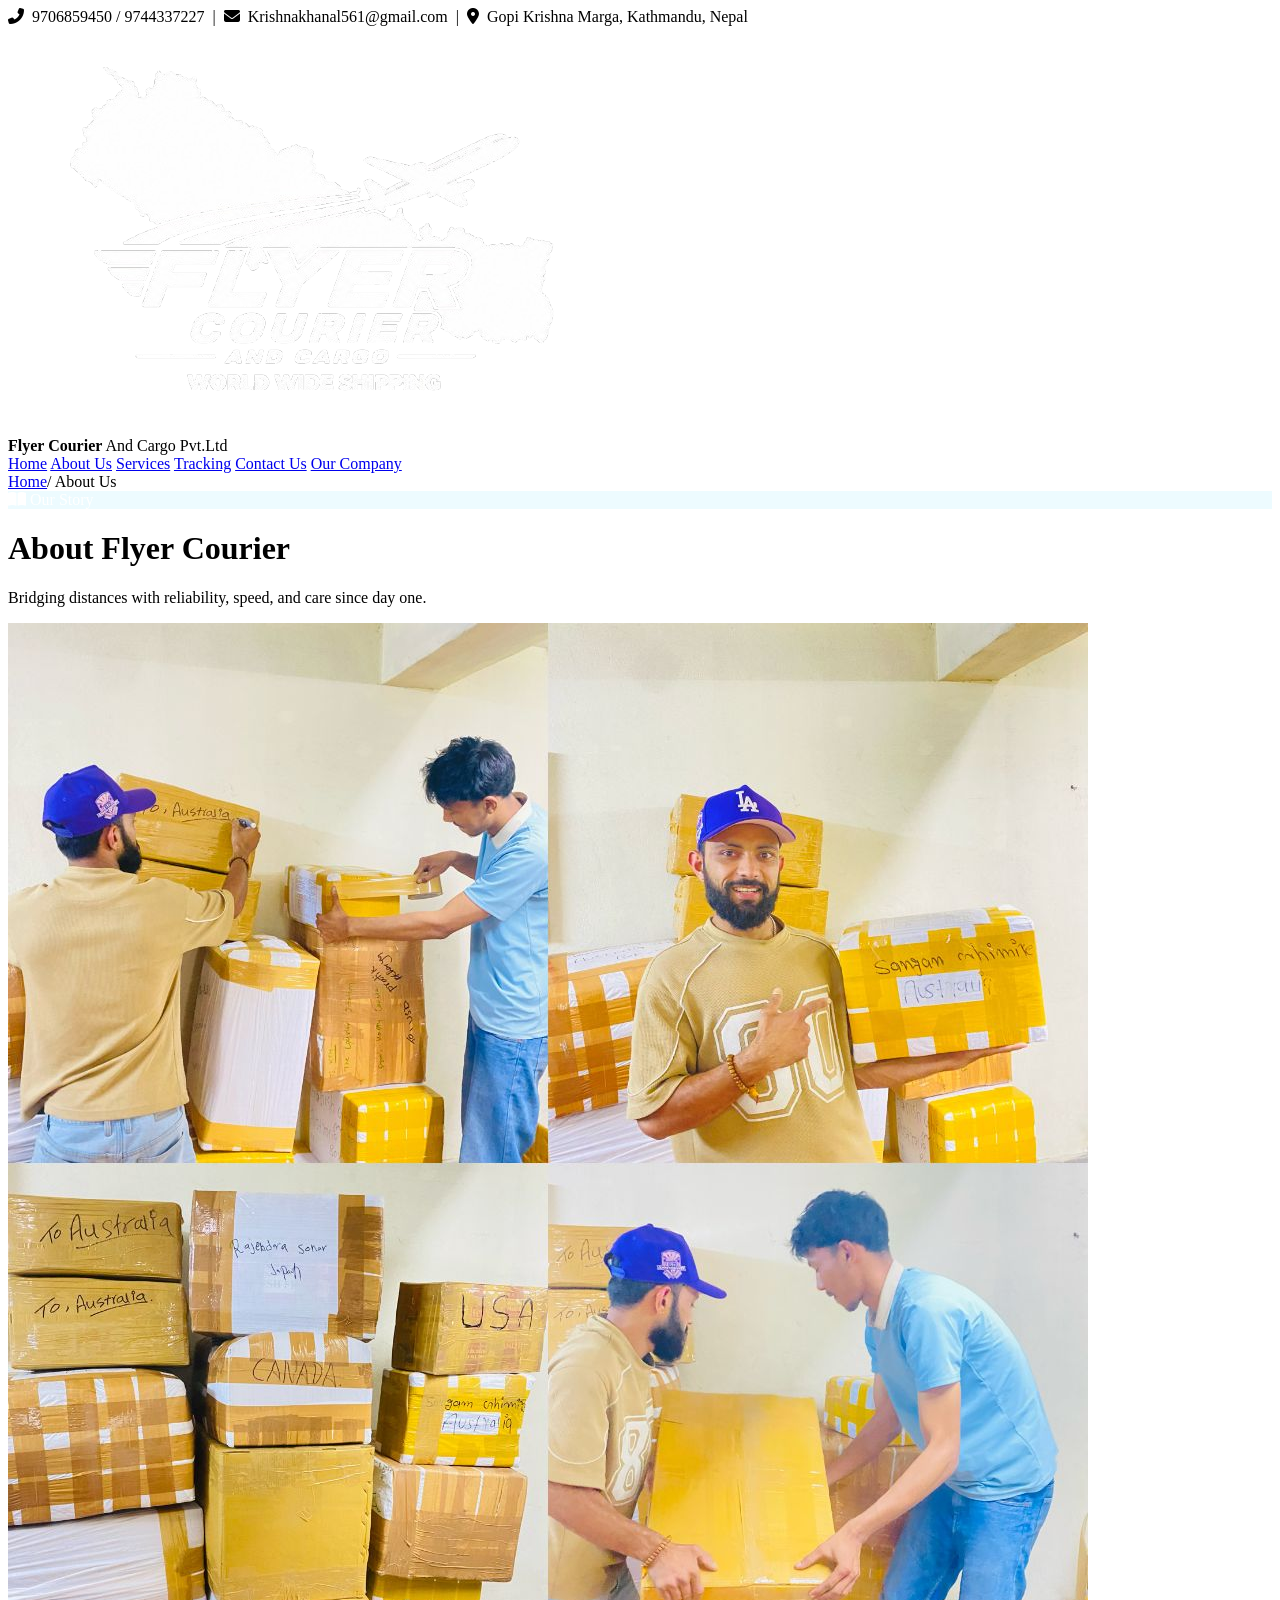
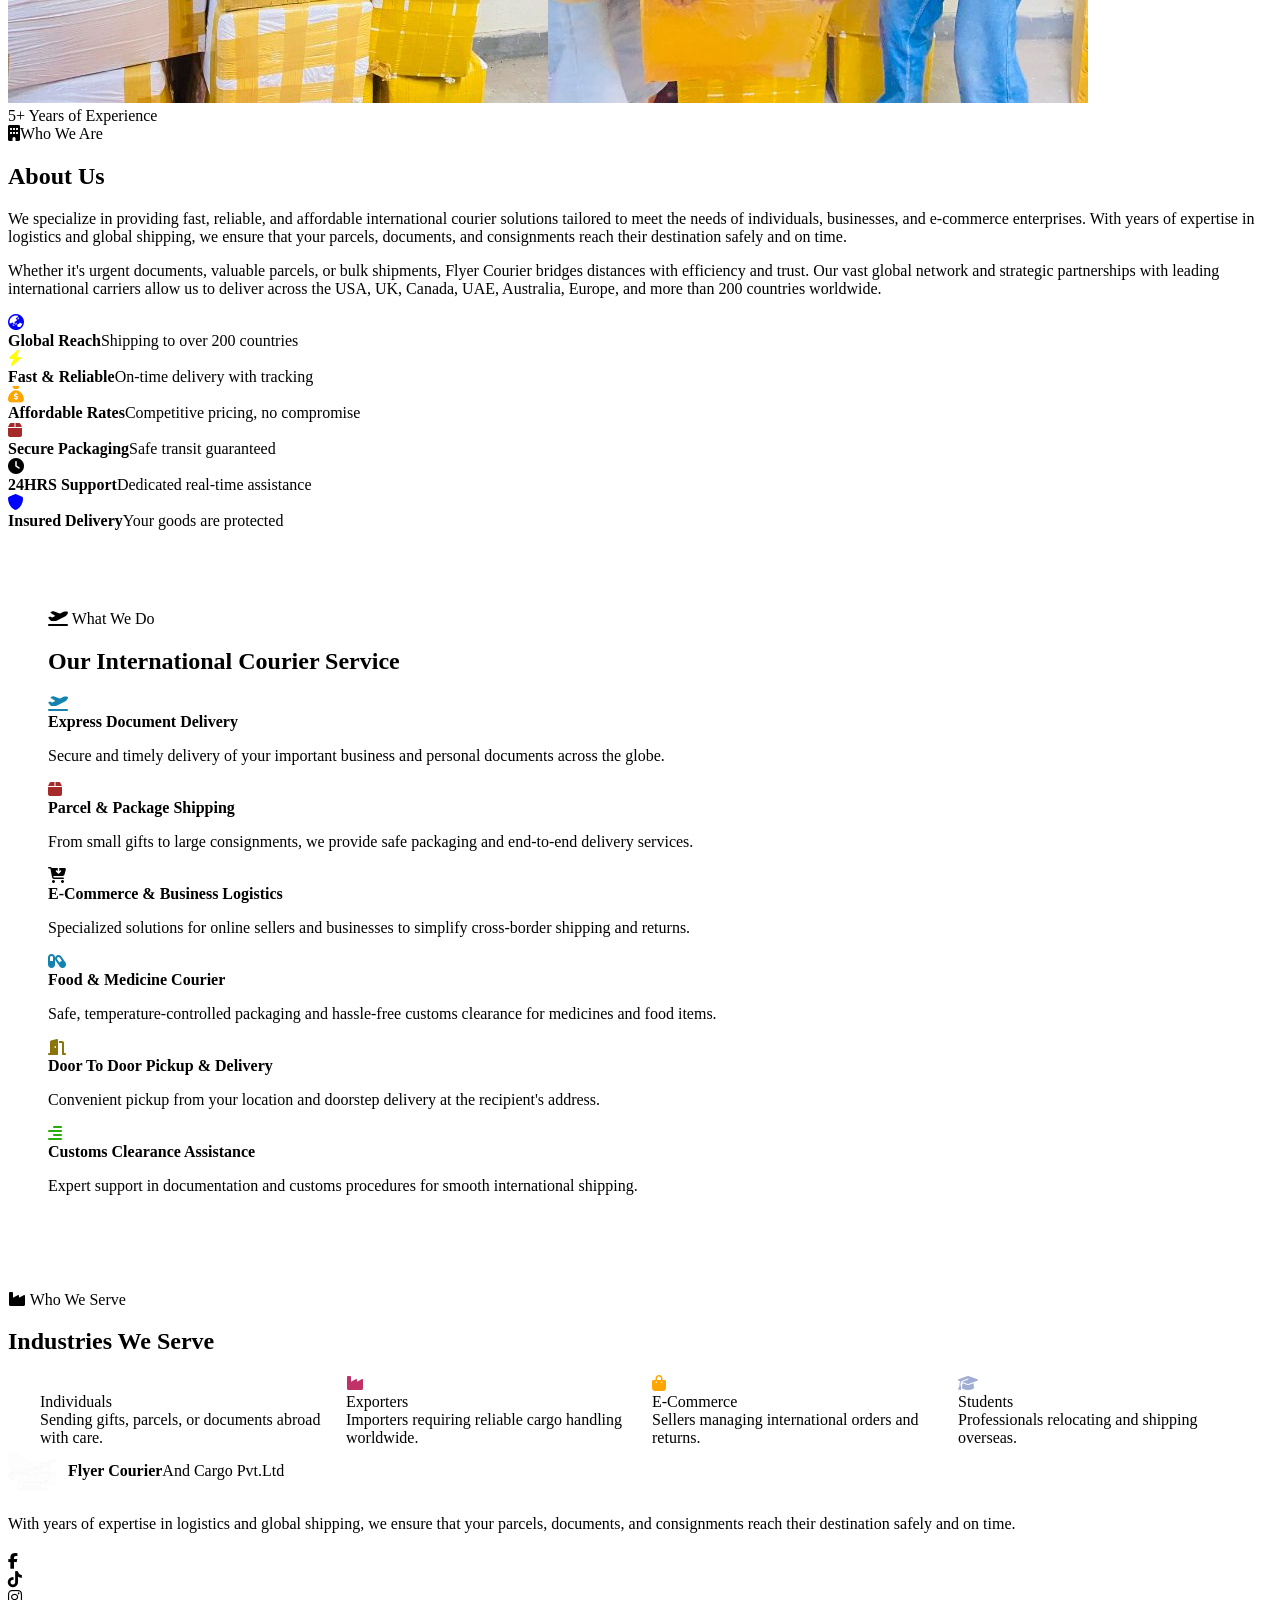
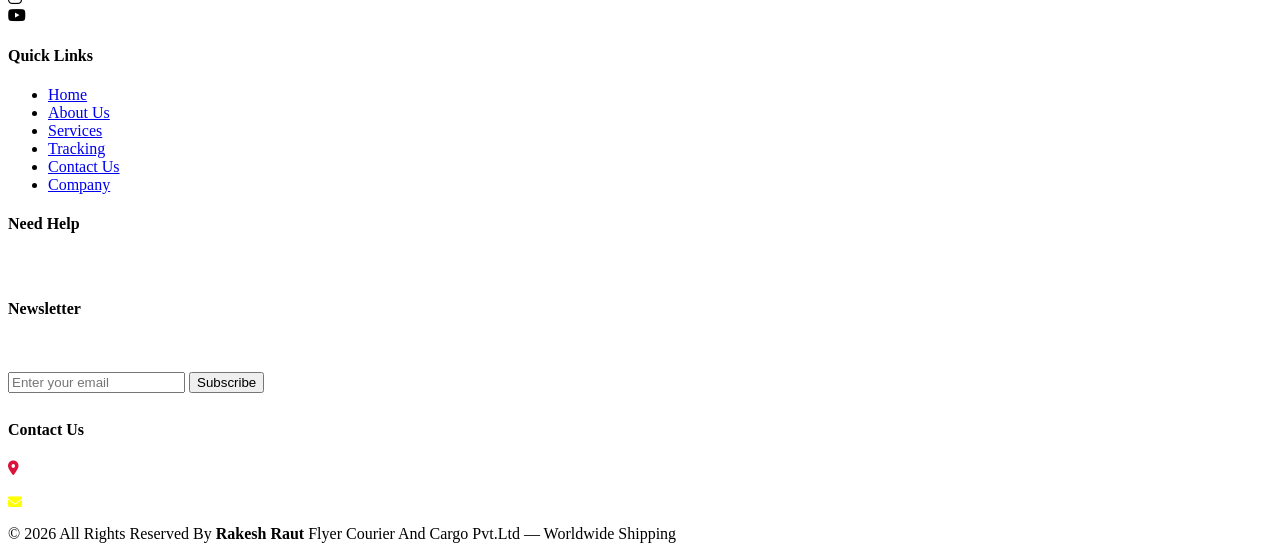
==== commit 2cdd9efc: "Add files via upload" ====
--- a/about.html
+++ b/about.html
@@ -23,7 +23,7 @@
   <i class="fas fa-envelope"></i>&nbsp;
   <span>Krishnakhanal561@gmail.com</span>
   <separator>&nbsp;|&nbsp;</separator>
-  <i class="fas fa-map-marker-alt"></i>&nbsp; Dhalanepul, Kapan, Nepal
+  <i class="fas fa-map-marker-alt"></i>&nbsp; Gopi Krishna Marga, Kathmandu, Nepal
 </div>
 
 <!-- ── Navigation ── -->
@@ -225,7 +225,7 @@
       <div style="margin-top:28px;">
         <h4>Contact Us</h4>
         <p style="font-size:0.88rem;color:rgba(255,255,255,0.6);">
-          <i class="fa-solid fa-location-dot" style="color: crimson;"></i> Dhalanepul, Kapan, Nepal<br>
+          <i class="fa-solid fa-location-dot" style="color: crimson;"></i> Gopi Krishna Marga, Kathmandu, Nepal<br>
           <i class="fa-solid fa-phone" style="color: white;"></i> 9706859450 / 9744337227<br>
           <i class="fa-solid fa-envelope" style="color: yellow;"></i> Krishnakhanal561@gmail.com
         </p>
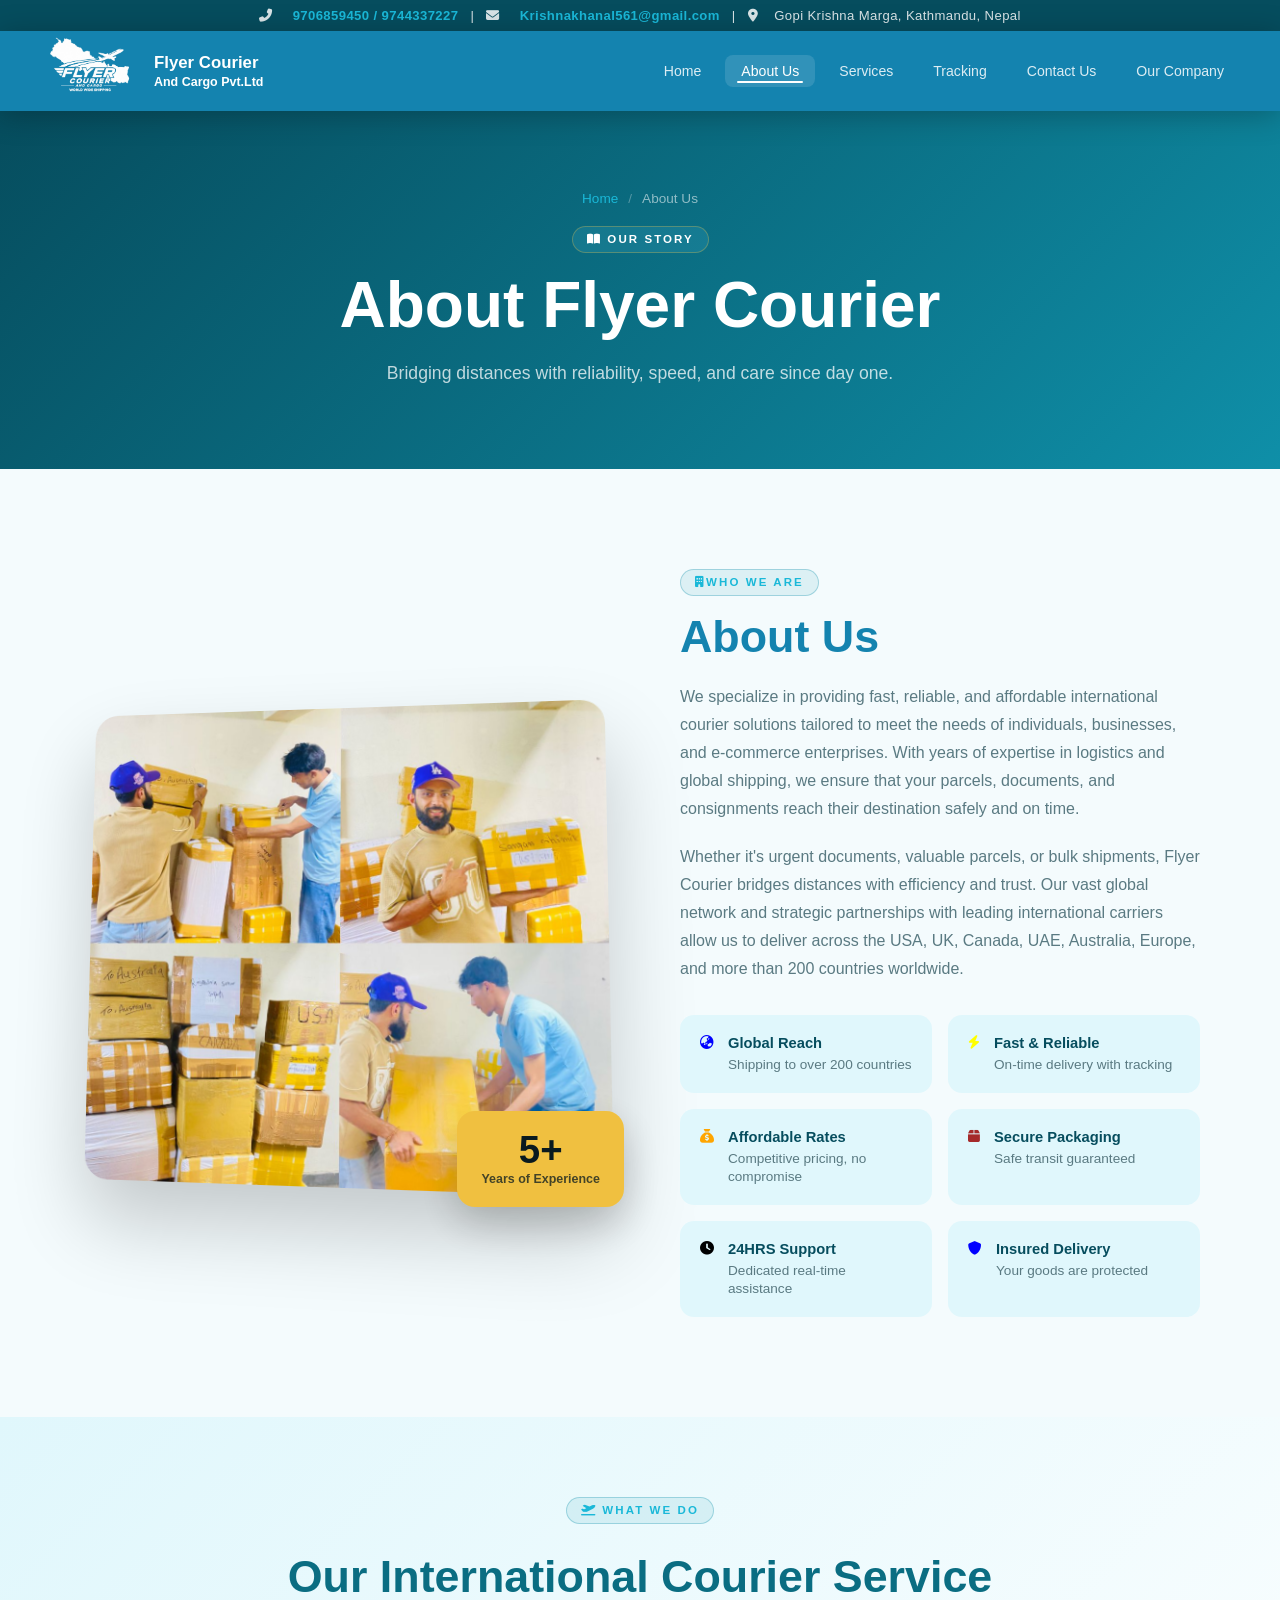
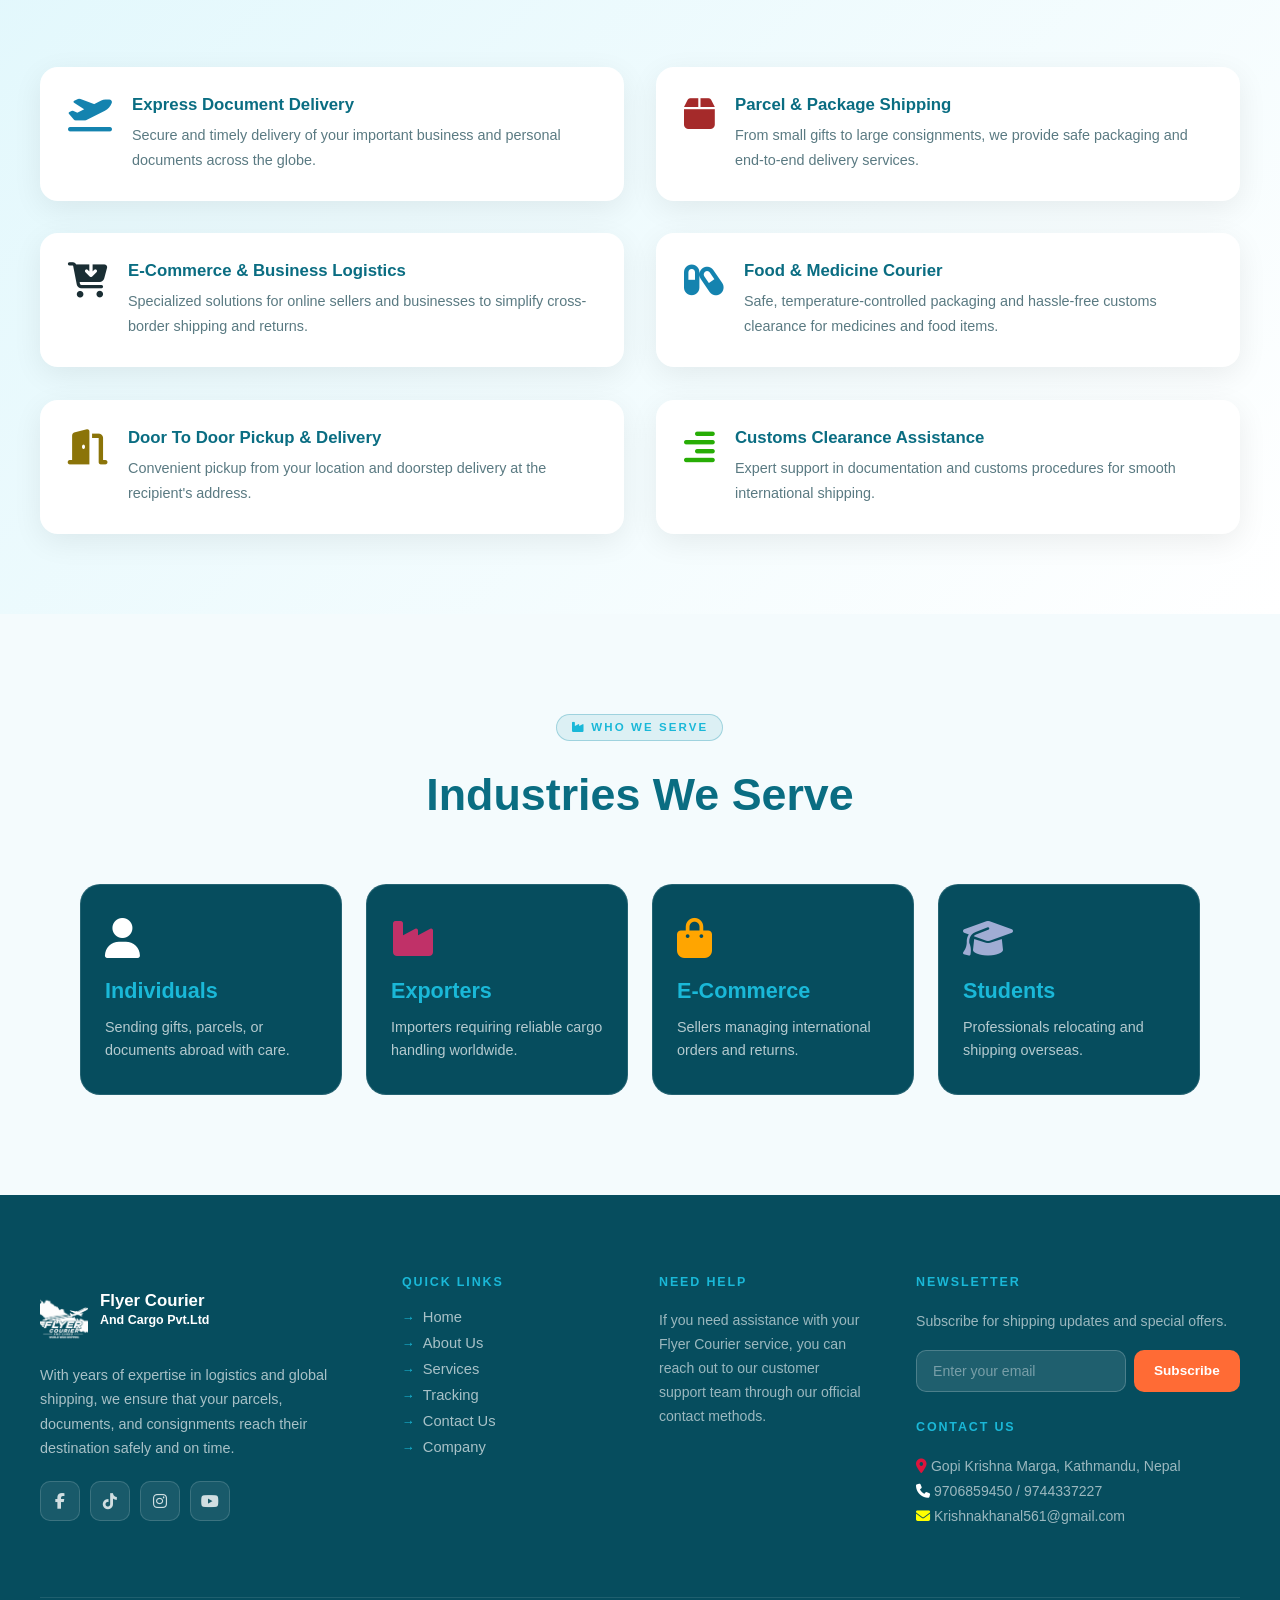
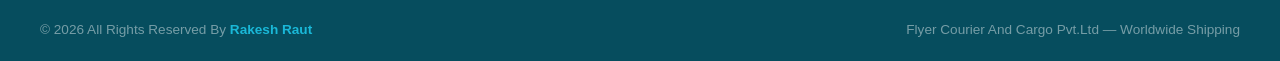
==== commit ddd55406: "Update about.html" ====
--- a/about.html
+++ b/about.html
@@ -7,7 +7,7 @@
   <meta name="viewport" content="width=device-width, initial-scale=1.0" />
   <title>Flyer Courier And Cargo Pvt.Ltd</title>
    <link rel="shortcut icon" href="images/favicon.png" type="image/x-icon">
-  <link rel="stylesheet" href="css/style.css" />
+  <link rel="stylesheet" href="style.css" />
   <link rel="stylesheet" href="https://cdnjs.cloudflare.com/ajax/libs/font-awesome/6.5.0/css/all.min.css" />
 </head>
 <body>
--- a/style.css
+++ b/style.css
@@ -0,0 +1,1110 @@
+/* ============================================================
+   FLYER COURIER & CARGO — GLOBAL STYLES + 3D SCROLL ANIMATIONS
+   ============================================================ */
+
+@import url('https://fonts.googleapis.com/css2?family=Syne:wght@400;600;700;800&family=DM+Sans:ital,wght@0,300;0,400;0,500;1,300&display=swap');
+
+/* ─── CSS Variables ─────────────────────────────────────── */
+:root {
+  --teal:       #0f8fa8;
+  --teal-dark:  #0a6d82;
+  --teal-deep:  #064d5e;
+  --teal-light: #1ab8d8;
+  --sky:        #e0f7fc;
+  --white:      #ffffff;
+  --off-white:  #f4fbfd;
+  --dark:       #0a1a1f;
+  --mid:        #1c3a42;
+  --text:       #1a2e34;
+  --muted:      #5a7a82;
+  --gold:       #f0c040;
+  --accent:     #ff6b35;
+
+  --nav-h:      80px;
+  --radius:     16px;
+  --transition: 0.4s cubic-bezier(0.23, 1, 0.32, 1);
+}
+
+/* ─── Reset ──────────────────────────────────────────────── */
+*, *::before, *::after { box-sizing: border-box; margin: 0; padding: 0; }
+html { scroll-behavior: smooth; font-size: 16px; }
+body {
+  font-family: 'DM Sans', sans-serif;
+  background: var(--off-white);
+  color: var(--text);
+  overflow-x: hidden;
+  perspective: 1200px;
+}
+a { text-decoration: none; color: inherit; }
+img { display: block; max-width: 100%; }
+ul { list-style: none; }
+
+/* ─── 3D Scroll Animation Engine ────────────────────────── */
+[data-anim] {
+  opacity: 0;
+  transition: opacity 0.8s var(--transition),
+              transform 0.8s var(--transition);
+  will-change: opacity, transform;
+}
+[data-anim="fade-up"]       { transform: translateY(60px) rotateX(12deg); transform-origin: bottom; }
+[data-anim="fade-left"]     { transform: translateX(-80px) rotateY(-15deg); }
+[data-anim="fade-right"]    { transform: translateX(80px) rotateY(15deg); }
+[data-anim="fade-scale"]    { transform: scale(0.82) rotateX(8deg); }
+[data-anim="flip-card"]     { transform: rotateY(90deg); transform-origin: left; }
+[data-anim="zoom-in"]       { transform: scale(0.7); }
+[data-anim="slide-3d"]      { transform: translateZ(-120px) rotateX(20deg); }
+[data-anim="tilt-left"]     { transform: perspective(600px) rotateY(-25deg) translateX(-40px); }
+[data-anim="tilt-right"]    { transform: perspective(600px) rotateY(25deg) translateX(40px); }
+[data-anim="drop-in"]       { transform: translateY(-80px) rotateX(-20deg); opacity: 0; }
+
+[data-anim].in-view {
+  opacity: 1;
+  transform: none !important;
+}
+
+/* Stagger delays */
+[data-delay="1"] { transition-delay: 0.1s; }
+[data-delay="2"] { transition-delay: 0.2s; }
+[data-delay="3"] { transition-delay: 0.3s; }
+[data-delay="4"] { transition-delay: 0.4s; }
+[data-delay="5"] { transition-delay: 0.5s; }
+[data-delay="6"] { transition-delay: 0.6s; }
+[data-delay="7"] { transition-delay: 0.7s; }
+[data-delay="8"] { transition-delay: 0.8s; }
+
+/* ─── Typography ─────────────────────────────────────────── */
+h1,h2,h3,h4,h5 { font-family: 'Syne', sans-serif; line-height: 1.15; }
+h1 { font-size: clamp(2.4rem, 5vw, 4rem); font-weight: 800; }
+h2 { font-size: clamp(1.8rem, 3.5vw, 2.8rem); font-weight: 700; }
+h3 { font-size: clamp(1.2rem, 2vw, 1.6rem); font-weight: 600; }
+p  { line-height: 1.75; color: var(--muted); }
+
+.section-tag {
+  display: inline-block;
+  font-family: 'Syne', sans-serif;
+  font-size: 0.72rem;
+  font-weight: 700;
+  letter-spacing: 0.18em;
+  text-transform: uppercase;
+  color: var(--teal-light);
+  background: rgba(15,143,168,0.1);
+  border: 1px solid rgba(15,143,168,0.3);
+  padding: 6px 14px;
+  border-radius: 999px;
+  margin-bottom: 1rem;
+}
+
+/* ─── Top Bar ────────────────────────────────────────────── */
+.top-bar {
+  background: var(--teal-deep);
+  color: rgba(255,255,255,0.85);
+  font-size: 0.82rem;
+  padding: 8px 40px;
+  display: flex;
+  flex-wrap: wrap;
+  align-items: center;
+  justify-content: center;
+  gap: 8px;
+  letter-spacing: 0.03em;
+}
+.top-bar span { color: var(--teal-light); font-weight: 600; }
+
+/* ─── Navigation ─────────────────────────────────────────── */
+.navbar {
+  position: sticky;
+  top: 0;
+  z-index: 999;
+  background: rgb(20, 131, 175);
+  backdrop-filter: blur(12px);
+  display: flex;
+  align-items: center;
+  justify-content: space-between;
+  padding: 0 40px;
+  height: var(--nav-h);
+  box-shadow: 0 4px 30px rgba(0,0,0,0.25);
+  transition: background 0.3s, box-shadow 0.3s;
+}
+.navbar.scrolled {
+  background: rgb(20, 131, 175);
+  box-shadow: 0 8px 40px rgba(0,0,0,0.35);
+}
+.navbar-logo {
+  display: flex;
+  align-items: center;
+  gap: 14px;
+}
+.logo-icon {
+  width: 100px; 
+  height: 100px;
+  margin-top: 20px;
+  /* background: white;
+  border-radius: 12px;
+  display: flex; align-items: center; justify-content: center;
+  color: var(--teal-dark);
+  font-family: 'Syne', sans-serif;
+  letter-spacing: -1px;
+  box-shadow: 0 4px 20px rgba(0,0,0,0.2); */
+}
+.logo-text { color: white; font-family: 'Syne', sans-serif; font-size: 0.78rem; font-weight: 600; line-height: 1.3; }
+.logo-text strong { font-size: 1.05rem; display: block; }
+.nav-links {
+  display: flex;
+  align-items: center;
+  gap: 8px;
+}
+.nav-links a {
+  color: rgba(255,255,255,0.85);
+  font-size: 0.88rem;
+  font-weight: 500;
+  padding: 8px 16px;
+  border-radius: 8px;
+  transition: var(--transition);
+  position: relative;
+}
+.nav-links a::after {
+  content: '';
+  position: absolute;
+  bottom: 4px; left: 50%; right: 50%;
+  height: 2px;
+  background: white;
+  border-radius: 2px;
+  transition: var(--transition);
+}
+.nav-links a:hover::after,
+.nav-links a.active::after { left: 12px; right: 12px; }
+.nav-links a:hover, .nav-links a.active {
+  color: rgb(255, 255, 255);
+  background: rgba(255,255,255,0.12);
+}
+.nav-cta {
+  background: var(--gold) !important;
+  color: var(--dark) !important;
+  font-weight: 700 !important;
+  border-radius: 10px !important;
+}
+.nav-cta:hover { background: #f0d060 !important; }
+.nav-cta::after { display: none !important; }
+
+/* ─── Buttons ────────────────────────────────────────────── */
+.btn {
+  display: inline-flex;
+  align-items: center;
+  gap: 8px;
+  padding: 14px 32px;
+  border-radius: 12px;
+  font-family: 'Syne', sans-serif;
+  font-weight: 700;
+  font-size: 0.95rem;
+  cursor: pointer;
+  border: none;
+  transition: var(--transition);
+  position: relative;
+  overflow: hidden;
+}
+.btn::before {
+  content: '';
+  position: absolute;
+  inset: 0;
+  background: rgba(255,255,255,0.12);
+  transform: translateX(-100%);
+  transition: transform 0.4s;
+}
+.btn:hover::before { transform: translateX(0); }
+.btn-primary {
+  background: var(--teal);
+  color: white;
+  box-shadow: 0 8px 30px rgba(15,143,168,0.4);
+  flex-grow: 1;
+  flex-basis: 200px;
+}
+.btn-primary:hover {
+  background: var(--teal-light);
+  transform: translateY(-3px);
+  box-shadow: 0 14px 40px rgba(15,143,168,0.5);
+}
+.btn-outline {
+  background: transparent;
+  color: var(--teal);
+  border: 2px solid var(--teal);
+}
+.btn-outline:hover {
+  background: var(--teal);
+  color: white;
+  transform: translateY(-3px);
+}
+.btn-gold {
+  background: var(--gold);
+  color: var(--dark);
+  box-shadow: 0 8px 30px rgba(240,192,64,0.4);
+}
+.btn-gold:hover {
+  transform: translateY(-3px);
+  box-shadow: 0 14px 40px rgba(240,192,64,0.5);
+}
+
+/* ─── Hero ───────────────────────────────────────────────── */
+.hero {
+  position: relative;
+  min-height: calc(100vh - var(--nav-h));
+  display: flex;
+  align-items: center;
+  overflow: hidden;
+  background: linear-gradient(135deg, var(--teal-deep) 0%, var(--teal-dark) 50%, var(--teal) 100%);
+}
+.hero-bg {
+  position: absolute;
+  inset: 0;
+  background-image:
+    radial-gradient(circle at 20% 80%, rgba(26,184,216,0.15) 0%, transparent 50%),
+    radial-gradient(circle at 80% 20%, rgba(240,192,64,0.08) 0%, transparent 40%),
+    url('images/background-image.jfif');
+  background-size: cover;
+  background-position: center;
+  filter: brightness(0.35);
+}
+.hero-grid {
+  position: absolute;
+  inset: 0;
+  background-image:
+    linear-gradient(rgba(26,184,216,0.07) 1px, transparent 1px),
+    linear-gradient(90deg, rgba(26,184,216,0.07) 1px, transparent 1px);
+  background-size: 60px 60px;
+  mask-image: radial-gradient(ellipse at center, black 0%, transparent 70%);
+}
+
+.company-text p{
+  color: rgb(24, 23, 23);
+}
+
+.hero-content {
+  position: relative;
+  z-index: 2;
+  max-width: 1200px;
+  margin: 0 auto;
+  padding: 80px 40px;
+  display: grid;
+  grid-template-columns: 1fr 1fr;
+  gap: 60px;
+  align-items: center;
+}
+.hero-text .section-tag { color: white; background: rgba(19, 158, 212, 0.12); border-color: rgba(27, 139, 204, 0.3); }
+.hero-text h1 { color: white; margin: 16px 0 24px; text-shadow: 0 2px 20px rgba(0,0,0,0.4); }
+.hero-text h1 span { color: var(--teal-light); }
+.hero-text p { color: rgba(255,255,255,0.75); font-size: 1.1rem; margin-bottom: 36px; max-width: 480px; }
+.hero-actions { display: flex; gap: 16px; flex-wrap: wrap; }
+.hero-stats {
+  display: grid;
+  grid-template-columns: repeat(3, 1fr);
+  gap: 12px;
+  margin: 48px 0px 0px 50px;
+  
+}
+.hero-stat {
+  background: rgba(255,255,255,0.08);
+  border: 1px solid rgba(255,255,255,0.15);
+  border-radius: 14px;
+  padding: 16px 14px;
+  text-align: center;
+  backdrop-filter: blur(8px);
+}
+.hero-stat-num {
+  font-family: 'Syne', sans-serif;
+  font-size: 1.8rem;
+  font-weight: 800;
+  color: var(--teal-light);
+}
+.hero-stat-label { font-size: 0.78rem; color: rgba(255,255,255,0.65); margin-top: 4px; }
+
+/* Hero 3D Card Stack */
+.hero-visual { perspective: 800px; }
+.hero-cards {
+  position: relative;
+  height: 460px;
+}
+.hero-card {
+  position: absolute;
+  border-radius: 24px;
+  overflow: hidden;
+  box-shadow: 0 30px 80px rgba(0,0,0,0.5);
+  transition: transform 0.6s var(--transition);
+}
+.hero-card img { width: 100%; height: 100%; object-fit: cover; }
+.hero-card:nth-child(1) {
+  width: 82%; height: 320px;
+  top: 0; right: 0;
+  transform: rotateY(-5deg) rotateX(3deg);
+}
+.hero-card:nth-child(2) {
+  width: 65%; height: 220px;
+  bottom: 0; left: 0;
+  transform: rotateY(5deg) rotateX(-3deg);
+  /* border: 3px solid rgba(255,255,255,0.2); */
+}
+.hero-card:nth-child(3) {
+  width: 45%; height: 150px;
+  bottom: 40px; right: -10px;
+  transform: rotateY(-8deg) rotateX(5deg);
+  border: 3px solid rgba(240,192,64,0.3);
+}
+.hero-badge {
+  position: absolute;
+  top: 20px; left: 20px;
+  background: var(--gold);
+  color: var(--dark);
+  font-family: 'Syne', sans-serif;
+  font-weight: 700;
+  font-size: 0.82rem;
+  padding: 8px 16px;
+  border-radius: 999px;
+  z-index: 5;
+  box-shadow: 0 4px 20px rgba(0,0,0,0.3);
+  animation: float 3s ease-in-out infinite;
+}
+.hero-track-box {
+  position: absolute;
+  bottom: 80px; left: 50%;
+  transform: translateX(-50%);
+  background: rgba(255,255,255,0.1);
+  border: 1px solid rgba(255,255,255,0.2);
+  backdrop-filter: blur(12px);
+  border-radius: 16px;
+  padding: 20px 28px;
+  width: 90%;
+  max-width: 560px;
+  z-index: 10;
+  display: flex;
+  gap: 12px;
+  align-items: center;
+}
+.hero-track-box input {
+  flex: 1;
+  background: rgba(255,255,255,0.15);
+  border: 1px solid rgba(255,255,255,0.25);
+  color: white;
+  padding: 12px 18px;
+  border-radius: 10px;
+  font-size: 0.9rem;
+  font-family: 'DM Sans', sans-serif;
+  outline: none;
+}
+.hero-track-box input::placeholder { color: rgba(255,255,255,0.5); }
+.hero-track-box input:focus { border-color: var(--teal-light); background: rgba(255,255,255,0.2); }
+
+/* ─── Scroll Progress ────────────────────────────────────── */
+.scroll-progress {
+  position: fixed;
+  top: 0; left: 0;
+  height: 3px;
+  background: linear-gradient(90deg, var(--teal-light), var(--gold));
+  z-index: 9999;
+  transition: width 0.1s linear;
+  box-shadow: 0 0 10px var(--teal-light);
+}
+
+/* ─── Section Base ───────────────────────────────────────── */
+.section {
+  padding: 100px 40px;
+  max-width: 1200px;
+  margin: 0 auto;
+}
+.section-full {
+  padding: 100px 40px;
+  width: 100%;
+}
+.section-header {
+  text-align: center;
+  margin-bottom: 64px;
+}
+.section-header h2 { color: var(--teal-dark); margin: 12px 0 16px; }
+.section-header p { max-width: 560px; margin: 0 auto; font-size: 1.05rem; }
+
+/* ─── Welcome Section ────────────────────────────────────── */
+.welcome-grid {
+  display: grid;
+  grid-template-columns: 1fr 1fr;
+  gap: 80px;
+  align-items: center;
+}
+.welcome-text h2 { color: rgb(20, 131, 175); margin: 12px 0 20px; }
+.welcome-text p { font-size: 1.05rem; margin-bottom: 24px; }
+.industries-list { margin: 28px 0 36px; }
+.industries-list li {
+  display: flex;
+  align-items: flex-start;
+  gap: 12px;
+  padding: 10px 0;
+  border-bottom: 1px solid rgba(15,143,168,0.1);
+  color: var(--teal-dark);
+  font-weight: 500;
+}
+.industries-list li .arrow { color: var(--teal-light); font-size: 1.1rem; }
+.welcome-images {
+  display: grid;
+  grid-template-columns: 1fr 1fr;
+  gap: 16px;
+  perspective: 600px;
+}
+.welcome-img-wrap {
+  border-radius: 18px;
+  overflow: hidden;
+  box-shadow: 0 20px 60px rgba(0,0,0,0.15);
+  transition: transform 0.5s var(--transition);
+}
+.welcome-img-wrap:hover { transform: scale(1.03) rotateY(-3deg) rotateX(3deg); }
+.welcome-img-wrap img { width: 100%; height: 200px; object-fit: cover; }
+
+/* ─── Offers Section ─────────────────────────────────────── */
+.offers-full {
+  background: var(--teal-deep);
+  position: relative;
+  overflow: hidden;
+}
+.offers-full::before {
+  content: '';
+  position: absolute;
+  inset: 0;
+  background: url('https://images.unsplash.com/photo-1578575437130-527eed3abbec?w=1600&q=80') center/cover;
+  opacity: 0.15;
+}
+.offers-content {
+  position: relative;
+  z-index: 2;
+  max-width: 1200px;
+  margin: 0 auto;
+  text-align: center;
+}
+.offers-content h2 { color: white; margin-bottom: 48px; }
+.offers-grid {
+  display: grid;
+  grid-template-columns: repeat(4, 1fr);
+  gap: 20px;
+}
+.offer-card {
+  background: rgba(0,0,0,0.6);
+  border: 1px solid rgba(255,255,255,0.12);
+  border-radius: 20px;
+  padding: 32px 24px;
+  text-align: left;
+  backdrop-filter: blur(10px);
+  transition: var(--transition);
+  cursor: default;
+  position: relative;
+  overflow: hidden;
+}
+.offer-card::before {
+  content: '';
+  position: absolute;
+  top: 0; left: 0; right: 0;
+  height: 3px;
+  background: linear-gradient(90deg), var(--teal);
+}
+.offer-emoji img{
+ 
+    display: block;
+    max-width: 60%;
+    align-items: center;
+    border-radius: 10px;
+    margin-left: 30px;
+}
+
+.offer-card:hover {
+  transform: translateY(-12px) rotateX(5deg);
+  border-color: rgba(26,184,216,0.4);
+  box-shadow: 0 40px 80px rgba(0,0,0,0.5);
+}
+.offer-destination { font-family: 'Syne', sans-serif; font-size: 1.35rem; font-weight: 800; color: var(--teal-light); margin-bottom: 12px; }
+.offer-desc { color: rgba(255,255,255,0.7); font-size: 0.9rem; line-height: 1.6; }
+.offer-emoji { font-size: 2.5rem; margin-bottom: 16px; display: block; }
+
+/* ─── Services Grid ──────────────────────────────────────── */
+.services-grid {
+  display: grid;
+  grid-template-columns: repeat(3, 1fr);
+  gap: 24px;
+}
+.service-card {
+  background: white;
+  border-radius: 22px;
+  overflow: hidden;
+  box-shadow: 0 10px 40px rgba(0,0,0,0.08);
+  transition: var(--transition);
+  position: relative;
+}
+.service-card::after {
+  content: '';
+  position: absolute;
+  bottom: 0; left: 0; right: 0;
+  height: 4px;
+  background: linear-gradient(90deg, var(--teal), var(--teal-light));
+  transform: scaleX(0);
+  transform-origin: left;
+  transition: transform 0.4s var(--transition);
+}
+.service-card:hover { transform: translateY(-12px) rotateX(5deg) scale(1.02); box-shadow: 0 30px 80px rgba(0,0,0,0.18); }
+.service-card:hover::after { transform: scaleX(1); }
+.service-img { width: 100%; height: 220px; object-fit: cover; }
+.service-body { padding: 28px 28px 32px; }
+.service-body h3 { margin-bottom: 12px; }
+.service-body h3 span { color: var(--teal); }
+.service-body p { font-size: 0.92rem; }
+
+/* ─── 3D Floating Elements ───────────────────────────────── */
+@keyframes float {
+  0%, 100% { transform: translateY(0) rotateZ(0deg); }
+  50% { transform: translateY(-15px) rotateZ(2deg); }
+}
+@keyframes float-reverse {
+  0%, 100% { transform: translateY(0) rotateZ(0deg); }
+  50% { transform: translateY(15px) rotateZ(-2deg); }
+}
+@keyframes spin-slow { to { transform: rotateY(360deg); } }
+@keyframes pulse-ring {
+  0% { box-shadow: 0 0 0 0 rgba(26,184,216,0.4); }
+  70% { box-shadow: 0 0 0 20px rgba(26,184,216,0); }
+  100% { box-shadow: 0 0 0 0 rgba(26,184,168,0); }
+}
+
+/* ─── Contact Section ────────────────────────────────────── */
+.contact-grid {
+  display: grid;
+  grid-template-columns: 1fr 1fr;
+  gap: 60px;
+  align-items: start;
+}
+.contact-form-wrap {
+  background: white;
+  border-radius: 24px;
+  padding: 48px;
+  box-shadow: 0 20px 60px rgba(0,0,0,0.1);
+}
+.contact-form-wrap h3 { color: var(--teal-dark); margin-bottom: 32px; }
+.form-group {
+  margin-bottom: 20px;
+}
+.form-group label {
+  display: block;
+  font-size: 0.85rem;
+  font-weight: 600;
+  color: var(--teal-deep);
+  margin-bottom: 8px;
+  letter-spacing: 0.03em;
+}
+.form-group input,
+.form-group textarea {
+  width: 100%;
+  padding: 14px 18px;
+  border: 2px solid rgba(15,143,168,0.15);
+  border-radius: 12px;
+  font-family: 'DM Sans', sans-serif;
+  font-size: 0.95rem;
+  color: var(--text);
+  background: var(--off-white);
+  outline: none;
+  transition: var(--transition);
+}
+.form-group input:focus,
+.form-group textarea:focus {
+  border-color: var(--teal);
+  background: white;
+  box-shadow: 0 0 0 4px rgba(15,143,168,0.1);
+}
+.form-group textarea { height: 140px; resize: vertical; }
+.contact-info { padding-top: 20px; }
+.contact-info h3 { color: var(--teal-dark); margin-bottom: 32px; }
+.contact-item {
+  display: flex;
+  gap: 20px;
+  align-items: flex-start;
+  margin-bottom: 28px;
+}
+.contact-icon {
+  width: 52px; height: 52px;
+  background: linear-gradient(135deg, var(--teal), var(--teal-light));
+  border-radius: 14px;
+  display: flex;
+  align-items: center;
+  justify-content: center;
+  font-size: 1.3rem;
+  flex-shrink: 0;
+  box-shadow: 0 8px 24px rgba(15,143,168,0.3);
+  animation: pulse-ring 2.5s ease-in-out infinite;
+}
+.contact-detail strong { display: block; font-family: 'Syne', sans-serif; font-size: 0.88rem; font-weight: 700; color: var(--teal-deep); margin-bottom: 4px; letter-spacing: 0.05em; text-transform: uppercase; }
+.contact-detail span { color: var(--muted); font-size: 0.95rem; }
+.map-embed {
+  margin-top: 32px;
+  border-radius: 18px;
+  overflow: hidden;
+  box-shadow: 0 12px 40px rgba(0,0,0,0.12);
+  height: 220px;
+}
+.map-embed iframe { width: 100%; height: 100%; border: none; }
+
+/* ─── Footer ─────────────────────────────────────────────── */
+.footer {
+  background: var(--teal-deep);
+  color: rgba(255,255,255,0.8);
+  padding: 80px 40px 0;
+}
+.footer-grid {
+  max-width: 1200px;
+  margin: 0 auto;
+  display: grid;
+  grid-template-columns: 1.5fr 1fr 1fr 1.2fr;
+  gap: 48px;
+}
+.footer h4 {
+  font-family: 'Syne', sans-serif;
+  font-size: 0.78rem;
+  font-weight: 700;
+  letter-spacing: 0.15em;
+  text-transform: uppercase;
+  color: var(--teal-light);
+  margin-bottom: 20px;
+}
+.footer-about p { font-size: 0.9rem; line-height: 1.7; color: rgba(255,255,255,0.65); }
+.footer-links li { margin-bottom: 10px; }
+.footer-links a {
+  color: rgba(255,255,255,0.65);
+  font-size: 0.92rem;
+  transition: color 0.3s;
+  display: flex;
+  align-items: center;
+  gap: 8px;
+}
+.footer-links a::before { content: '→'; color: var(--teal-light); font-size: 0.8rem; }
+.footer-links a:hover { color: white; }
+.footer-social {
+  display: flex;
+  gap: 10px;
+  margin: 20px 0 28px;
+}
+.social-btn {
+  width: 40px; height: 40px;
+  background: rgba(255,255,255,0.08);
+  border: 1px solid rgba(255,255,255,0.15);
+  border-radius: 10px;
+  display: flex;
+  align-items: center;
+  justify-content: center;
+  font-size: 1rem;
+  transition: var(--transition);
+  cursor: pointer;
+}
+.social-btn:hover { background: var(--teal); border-color: var(--teal); transform: translateY(-4px) rotateZ(5deg); }
+.newsletter-form {
+  display: flex;
+  gap: 8px;
+  margin-top: 16px;
+}
+.newsletter-form input {
+  flex: 1;
+  padding: 12px 16px;
+  background: rgba(255,255,255,0.1);
+  border: 1px solid rgba(255,255,255,0.2);
+  border-radius: 10px;
+  color: white;
+  font-family: 'DM Sans', sans-serif;
+  font-size: 0.88rem;
+  outline: none;
+}
+.newsletter-form input::placeholder { color: rgba(255,255,255,0.4); }
+.newsletter-form input:focus { border-color: var(--teal-light); }
+.newsletter-form button {
+  padding: 12px 20px;
+  background: var(--accent);
+  border: none;
+  border-radius: 10px;
+  color: white;
+  font-family: 'Syne', sans-serif;
+  font-weight: 700;
+  font-size: 0.85rem;
+  cursor: pointer;
+  transition: var(--transition);
+}
+.newsletter-form button:hover { background: rgb(20, 131, 175)
+; transform: translateY(-2px); }
+.footer-bottom {
+  max-width: 1200px;
+  margin: 48px auto 0;
+  padding: 24px 0;
+  border-top: 1px solid rgba(255,255,255,0.1);
+  display: flex;
+  justify-content: space-between;
+  align-items: center;
+  font-size: 0.85rem;
+  color: rgba(255,255,255,0.45);
+}
+
+/* ─── About Page ─────────────────────────────────────────── */
+.page-hero {
+  background: linear-gradient(135deg, var(--teal-deep), var(--teal));
+  padding: 80px 40px;
+  text-align: center;
+  position: relative;
+  overflow: hidden;
+}
+.page-hero::before {
+  content: '';
+  position: absolute;
+  inset: 0;
+  background: url('https://images.unsplash.com/photo-1566936737687-8f392a237e65?w=1600&q=80') center/cover;
+  opacity: 0.12;
+}
+.page-hero-content { position: relative; z-index: 2; }
+.page-hero h1 { color: white; }
+.page-hero p { color: rgba(255,255,255,0.75); margin: 16px auto 0; max-width: 560px; font-size: 1.1rem; }
+.breadcrumb {
+  display: flex;
+  align-items: center;
+  justify-content: center;
+  gap: 10px;
+  color: rgba(255,255,255,0.55);
+  font-size: 0.85rem;
+  margin-bottom: 20px;
+}
+.breadcrumb a { color: var(--teal-light); }
+.breadcrumb span { color: rgba(255,255,255,0.3); }
+.about-main {
+  display: grid;
+  grid-template-columns: 1fr 1fr;
+  gap: 80px;
+  align-items: center;
+}
+.about-img-container {
+  position: relative;
+  perspective: 600px;
+}
+.about-img-main {
+  border-radius: 24px;
+  overflow: hidden;
+  box-shadow: 0 40px 80px rgba(0,0,0,0.2);
+  transform: rotateY(-5deg) rotateX(3deg);
+  transition: transform 0.5s var(--transition);
+}
+.about-img-main:hover { transform: rotateY(0) rotateX(0); }
+.about-img-main img { width: 100%; height: 480px; object-fit: cover; }
+.about-img-badge {
+  position: absolute;
+  bottom: -24px; right: -24px;
+  background: var(--gold);
+  color: var(--dark);
+  font-family: 'Syne', sans-serif;
+  font-weight: 800;
+  padding: 20px 24px;
+  border-radius: 18px;
+  text-align: center;
+  box-shadow: 0 16px 40px rgba(0,0,0,0.2);
+  animation: float 4s ease-in-out infinite;
+}
+.about-img-badge .num { font-size: 2.4rem; display: block; line-height: 1; }
+.about-img-badge .label { font-size: 0.78rem; opacity: 0.75; }
+.about-text .section-tag { margin-bottom: 16px; }
+.about-text h2 { color: rgb(20, 131, 175); margin-bottom: 20px; }
+.about-text p { margin-bottom: 20px; font-size: 1rem; }
+.why-grid {
+  display: grid;
+  grid-template-columns: 1fr 1fr;
+  gap: 16px;
+  margin-top: 32px;
+}
+.why-item {
+  background: var(--sky);
+  border-radius: 14px;
+  padding: 20px;
+  display: flex;
+  gap: 14px;
+  align-items: flex-start;
+  transition: var(--transition);
+}
+.why-item:hover {
+  background: white;
+  box-shadow: 0 12px 40px rgba(0,0,0,0.1);
+  transform: translateY(-6px) rotateX(5deg);
+}
+.why-icon { font-size: 1.5rem; }
+.why-item strong { display: block; font-family: 'Syne', sans-serif; font-size: 0.92rem; font-weight: 700; color: var(--teal-deep); margin-bottom: 4px; }
+.why-item span { font-size: 0.85rem; color: var(--muted); }
+
+/* Courier services list */
+.courier-services-grid {
+  display: grid;
+  grid-template-columns: 1fr 1fr;
+  gap: 32px;
+  max-width: 1200px;
+  margin: 0 auto;
+}
+.courier-service-item {
+  display: flex;
+  gap: 20px;
+  padding: 28px;
+  background: white;
+  border-radius: 18px;
+  box-shadow: 0 8px 30px rgba(0,0,0,0.07);
+  transition: var(--transition);
+}
+.courier-service-item:hover {
+  transform: translateY(-8px) rotateX(5deg);
+  box-shadow: 0 24px 60px rgba(0,0,0,0.14);
+}
+.cs-icon { font-size: 2.2rem; flex-shrink: 0; }
+.cs-text strong { display: block; font-family: 'Syne', sans-serif; font-size: 1.05rem; font-weight: 700; color: var(--teal-dark); margin-bottom: 8px; }
+.cs-text p { font-size: 0.9rem; }
+
+/* ─── Services Page ──────────────────────────────────────── */
+.service-detail {
+  display: grid;
+  grid-template-columns: 1fr 1fr;
+  gap: 60px;
+  align-items: center;
+  background: var(--sky);
+  border-radius: 28px;
+  overflow: hidden;
+  margin-bottom: 32px;
+}
+.service-detail.reverse { direction: rtl; }
+.service-detail.reverse > * { direction: ltr; }
+.service-detail-img { height: 400px; overflow: hidden; }
+.service-detail-img img { width: 100%; height: 100%; object-fit: cover; transition: transform 0.6s var(--transition); }
+.service-detail:hover .service-detail-img img { transform: scale(1.06) rotateZ(1deg); }
+.service-detail-text { padding: 48px; }
+.service-detail-text h2 { color: var(--teal-dark); margin-bottom: 20px; }
+.service-detail-text p { margin-bottom: 0; line-height: 1.8; }
+
+/* ─── Tracking Page ──────────────────────────────────────── */
+.tracking-hero-inner {
+  display: grid;
+  grid-template-columns: 1fr 1fr;
+  gap: 80px;
+  align-items: center;
+  max-width: 1200px;
+  margin: 0 auto;
+  padding: 80px 40px;
+}
+.tracking-form-card {
+  background: white;
+  border-radius: 28px;
+  padding: 56px 48px;
+  box-shadow: 0 30px 80px rgba(0,0,0,0.12);
+}
+.tracking-form-card h2 { color: var(--teal-dark); margin-bottom: 8px; }
+.tracking-form-card > p { margin-bottom: 36px; }
+.track-input-group {
+  display: flex;
+  gap: 12px;
+}
+.track-input-group input {
+  flex: 1;
+  padding: 16px 20px;
+  border: 2px solid rgba(15,143,168,0.2);
+  border-radius: 14px;
+  font-family: 'DM Sans', sans-serif;
+  font-size: 1rem;
+  outline: none;
+  transition: var(--transition);
+  background: var(--off-white);
+}
+.track-input-group input:focus {
+  border-color: var(--teal);
+  background: white;
+  box-shadow: 0 0 0 4px rgba(15,143,168,0.1);
+}
+.tracking-illustration {
+  text-align: center;
+}
+.track-steps {
+  margin-top: 48px;
+}
+.track-step {
+  display: flex;
+  gap: 20px;
+  align-items: flex-start;
+  margin-bottom: 28px;
+  padding: 20px;
+  background: var(--sky);
+  border-radius: 16px;
+  transition: var(--transition);
+}
+.track-step:hover { transform: translateX(10px) rotateY(3deg); background: white; box-shadow: 0 12px 40px rgba(0,0,0,0.1); }
+.track-step-num {
+  width: 44px; height: 44px;
+  background: var(--teal);
+  color: white;
+  border-radius: 12px;
+  display: flex; align-items: center; justify-content: center;
+  font-family: 'Syne', sans-serif;
+  font-weight: 800;
+  font-size: 1.1rem;
+  flex-shrink: 0;
+  box-shadow: 0 6px 20px rgba(15,143,168,0.3);
+}
+.track-step-info strong { display: block; font-family: 'Syne', sans-serif; font-size: 0.95rem; color: var(--teal-deep); margin-bottom: 4px; }
+.track-step-info span { font-size: 0.88rem; color: var(--muted); }
+.tracking-3d-globe {
+  font-size: 8rem;
+  animation: spin-slow 20s linear infinite;
+  display: inline-block;
+  filter: drop-shadow(0 20px 40px rgba(15,143,168,0.4));
+}
+
+/* ─── Contact Page ───────────────────────────────────────── */
+.contact-page-hero {
+  background: linear-gradient(135deg, var(--teal-deep), var(--teal));
+}
+
+/* ─── Result / Alert Boxes ───────────────────────────────── */
+.alert {
+  padding: 14px 20px;
+  border-radius: 10px;
+  margin-top: 16px;
+  font-size: 0.9rem;
+  font-weight: 500;
+  display: none;
+}
+.alert-success { background: rgba(15,143,168,0.1); color: var(--teal-dark); border: 1px solid rgba(15,143,168,0.3); }
+.alert-warning { background: rgba(240,192,64,0.1); color: #8a6f00; border: 1px solid rgba(240,192,64,0.4); }
+
+/* ─── Particles Canvas ───────────────────────────────────── */
+#particles-canvas {
+  position: absolute;
+  top: 0; left: 0;
+  width: 100%; height: 100%;
+  z-index: 1;
+  pointer-events: none;
+}
+
+/* ─── Page Transitions ───────────────────────────────────── */
+.page-enter {
+  animation: pageEnter 0.6s var(--transition) forwards;
+}
+@keyframes pageEnter {
+  from { opacity: 0; transform: translateY(30px) scale(0.98); }
+  to   { opacity: 1; transform: none; }
+}
+
+/* ─── Responsive ─────────────────────────────────────────── */
+@media (max-width: 1024px) {
+  .hero-content, .welcome-grid, .about-main, .contact-grid,
+  .tracking-hero-inner, .courier-services-grid { grid-template-columns: 1fr; gap: 48px; }
+  .hero-visual { display: none; }
+  .offers-grid { grid-template-columns: repeat(2,1fr); }
+  .services-grid { grid-template-columns: repeat(2,1fr); }
+  .service-detail { grid-template-columns: 1fr; }
+  .service-detail.reverse { direction: ltr; }
+  .service-detail-img { height: 260px; }
+  .footer-grid { grid-template-columns: 1fr 1fr; }
+}
+@media (max-width: 768px) {
+  .navbar { padding: 0 20px; }
+  .nav-links { display: none; }
+  .section, .section-full { padding: 60px 20px; }
+  .offers-grid, .services-grid, .footer-grid, .why-grid { grid-template-columns: 1fr; }
+  .hero-content { padding: 60px 20px; }
+  .hero-stats { grid-template-columns: repeat(3,1fr); }
+  .tracking-form-card { padding: 32px 24px; }
+  .contact-form-wrap { padding: 28px 20px; }
+  .hero-track-box { display: none; }
+  .footer-bottom { flex-direction: column; gap: 12px; text-align: center; }
+  .section > div[style*="display:grid"] {
+    grid-template-columns: 1fr !important; /* Make grid single column */
+    gap: 16px !important; /* Reduce gap for smaller screens */
+  }
+  .top-bar {
+    flex-direction: column; /* stack items vertically */
+    padding: 10px; /* reduce padding */
+   
+  }
+  .top-bar i {
+    display: none; /* Hide the icon */
+  }
+  .separator {
+    display: none !important; /* Hide the separator */
+  }
+  .hero-stats { 
+    display: flex;
+    flex-wrap: wrap;
+    align-items: center;
+    margin: 48px 0px 0px 0px;
+   }
+
+  .hero-stat{
+  flex-grow: 1;
+  flex-basis: 200px;
+  }
+
+  /* Stack elements vertically if needed */
+  .hero-grid {
+    flex-direction: column;
+    align-items: center;
+  }
+
+  /* Resize text or buttons if necessary */
+  .hero-text {
+    font-size: 14px;
+  }
+
+  /* Make images or cards full width */
+  .cards {
+    width: 100%;
+  }
+
+  .stats-container {
+    flex-direction: column;
+    align-items: center;
+  }
+}
+
+
+
+ @media (max-width: 420px) {
+  /* Target the container with grid layout */
+  .section > div[style*="display:grid"] {
+    grid-template-columns: 1fr !important; /* Make grid single column */
+    gap: 16px !important; /* Reduce gap for smaller screens */
+  }
+  .top-bar {
+    flex-direction: column; /* stack items vertically */
+    padding: 10px; /* reduce padding */
+   
+  }
+  .top-bar i {
+    display: none; /* Hide the icon */
+  }
+  .separator {
+    display: none !important; /* Hide the separator */
+  }
+  .hero-stats { 
+    display: flex;
+    flex-wrap: wrap;
+    align-items: center;
+    margin: 48px 0px 0px 0px;
+   }
+
+  .hero-stat{
+  flex-grow: 1;
+  flex-basis: 200px;
+  }
+
+  /* Stack elements vertically if needed */
+  .hero-grid {
+    flex-direction: column;
+    align-items: center;
+  }
+
+  /* Resize text or buttons if necessary */
+  .hero-text {
+    font-size: 14px;
+  }
+
+  /* Make images or cards full width */
+  .cards {
+    width: 100%;
+  }
+
+  .stats-container {
+    flex-direction: column;
+    align-items: center;
+  }
+  
+} 
+
